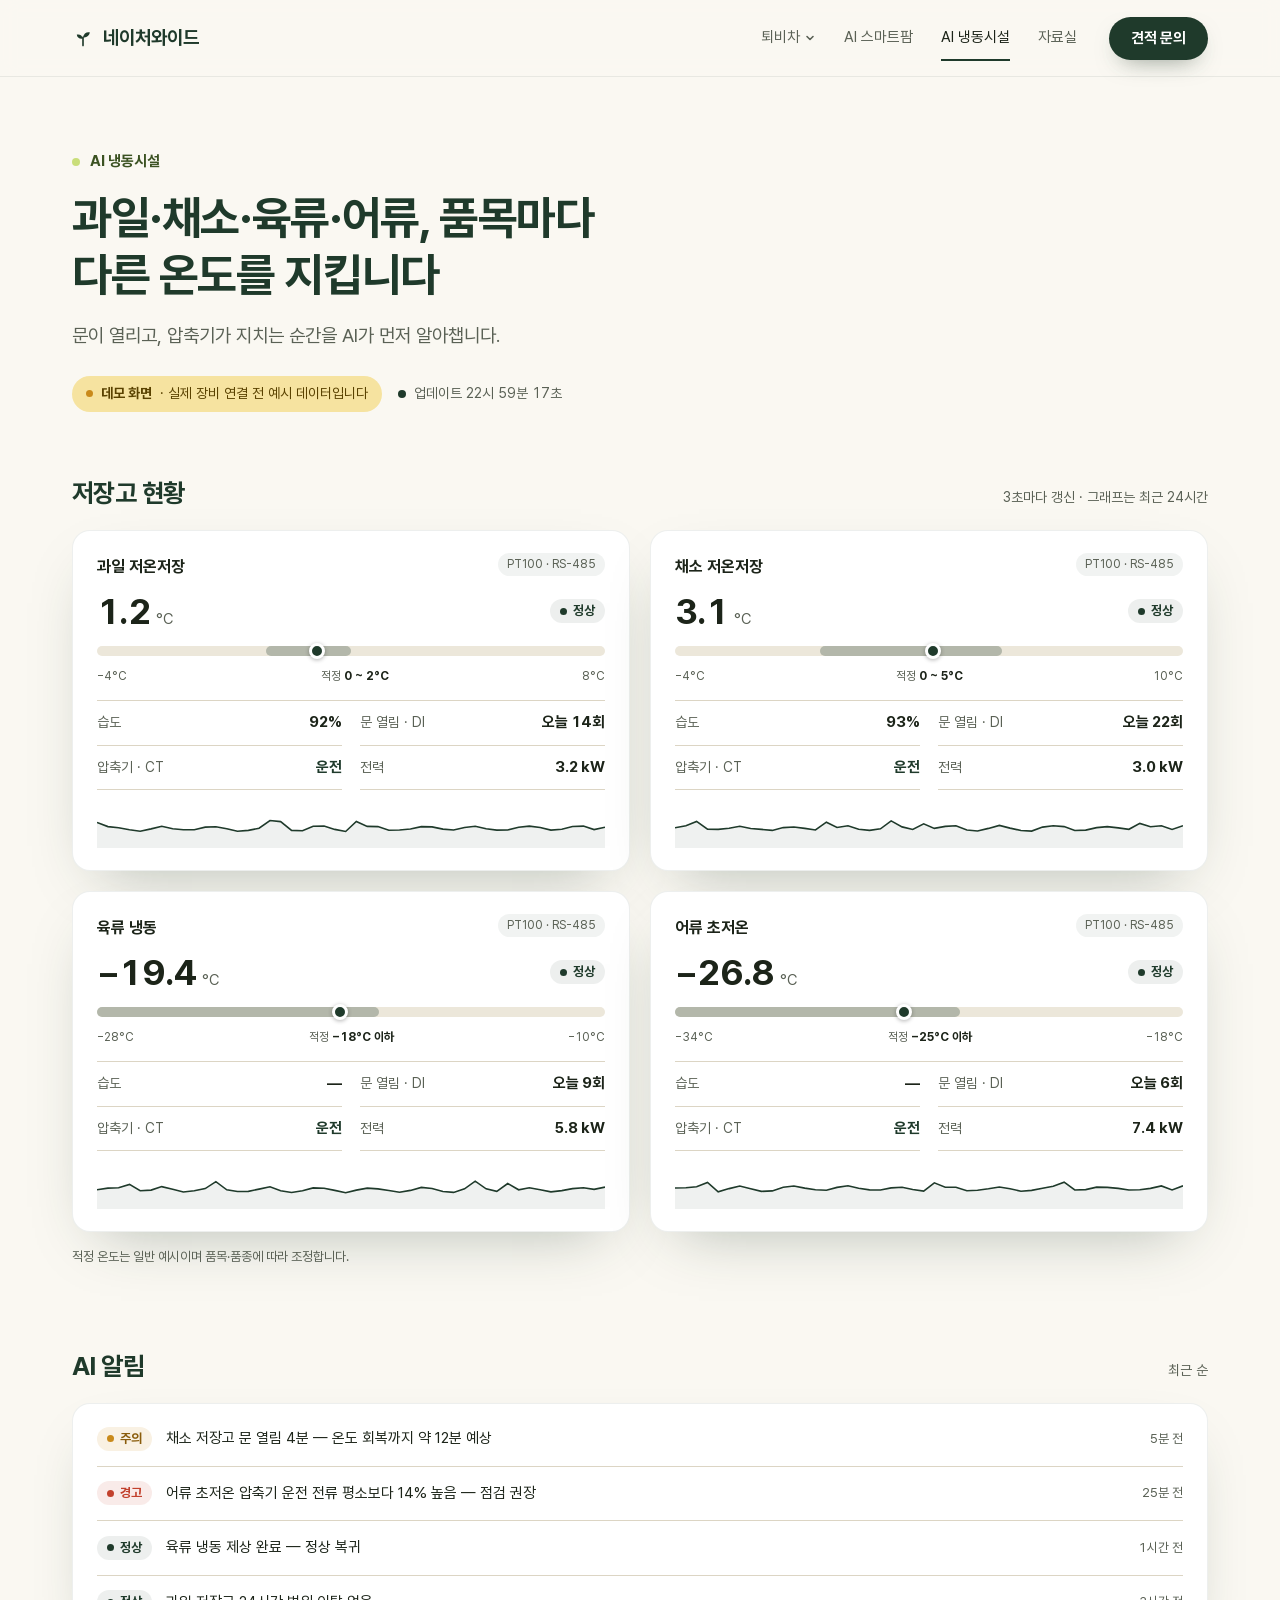
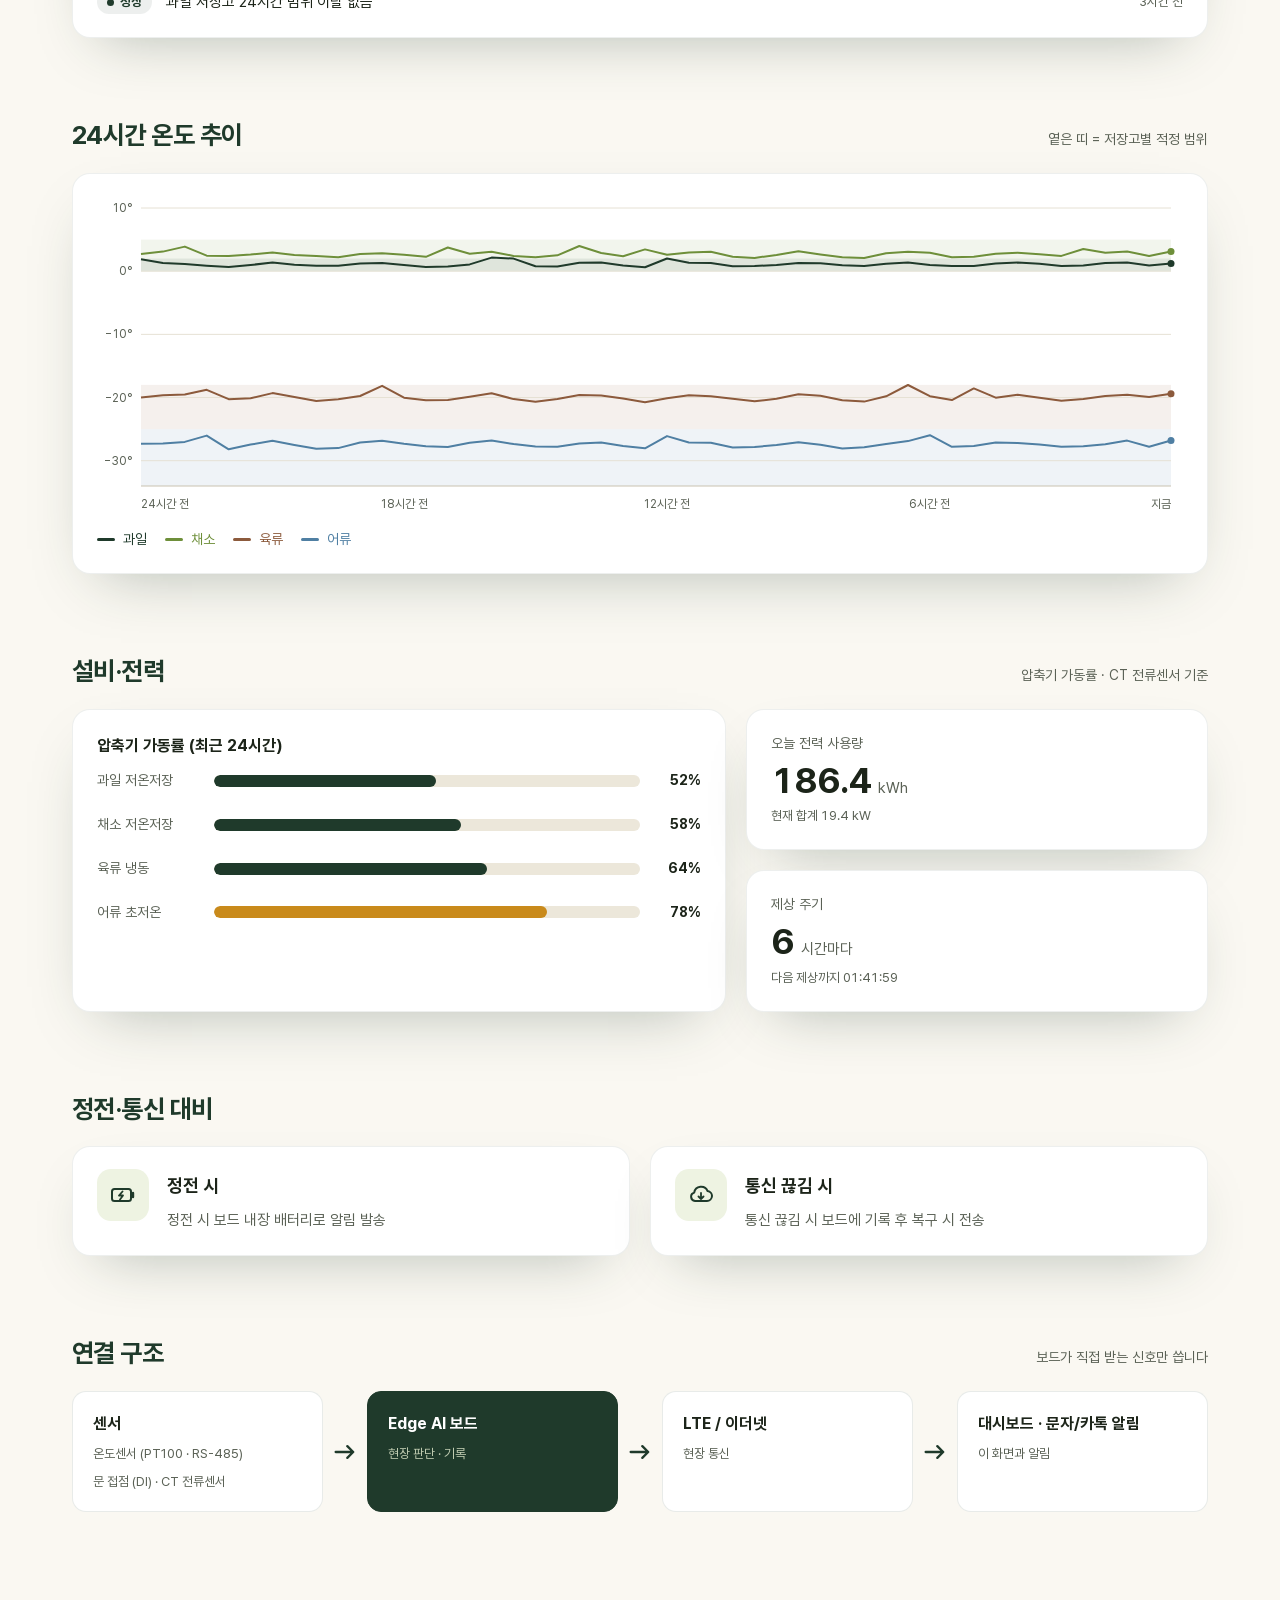
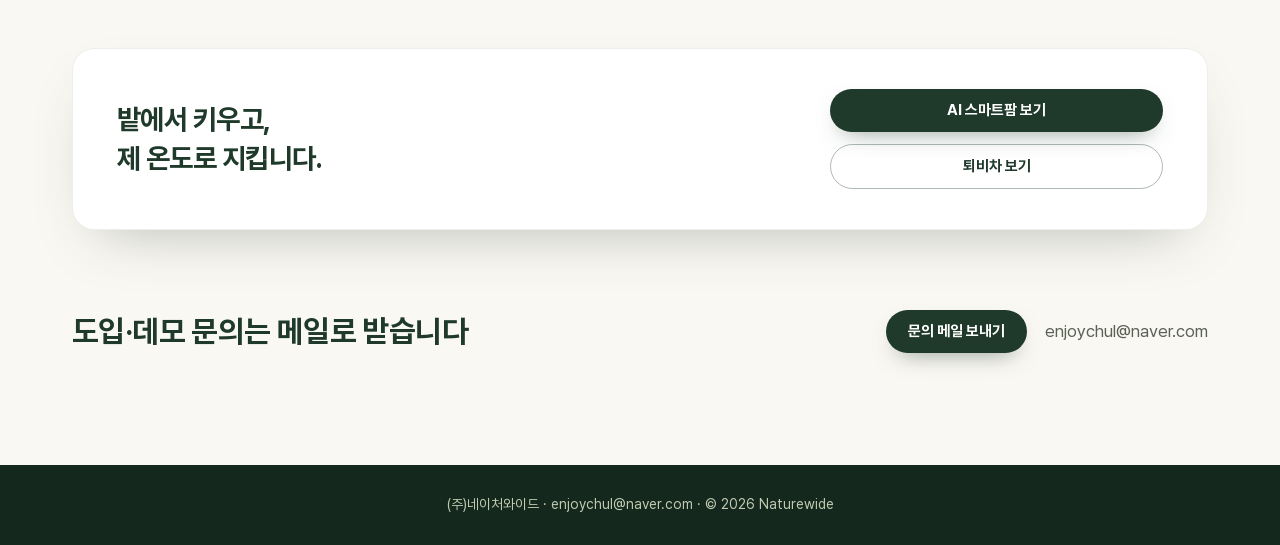
==== coldchain/index.html @ d351473f "v4: dropdown menu, bridge band, AI smartfarm/coldchain demo pages - Header: 퇴비차 ▾ dropdown (hover/fo" ====
<!DOCTYPE html>
<html lang="ko">
<head>
  <meta charset="UTF-8">
  <meta name="viewport" content="width=device-width, initial-scale=1, viewport-fit=cover">
  <title>AI 냉동시설 대시보드 데모 | 저장고 온도·전력 한 화면에 | 네이처와이드</title>
  <meta name="description" content="과일·채소·육류·어류 저장고마다 다른 적정 온도를 지킵니다. 문 열림, 압축기 상태, 전력을 한 화면에서 보는 AI 냉동시설 대시보드 예시 화면입니다.">
  <meta name="author" content="(주)네이처와이드">
  <meta name="theme-color" content="#FAF8F2">
  <link rel="canonical" href="https://naturewide.co.kr/coldchain/">
  <meta property="og:type" content="website">
  <meta property="og:locale" content="ko_KR">
  <meta property="og:site_name" content="네이처와이드">
  <meta property="og:url" content="https://naturewide.co.kr/coldchain/">
  <meta property="og:title" content="AI 냉동시설 — 품목마다 다른 온도를 지킵니다">
  <meta property="og:description" content="문이 열리고, 압축기가 지치는 순간을 AI가 먼저 알아챕니다.">
  <meta property="og:image" content="https://naturewide.co.kr/img/og-image.jpg">
  <meta property="og:image:width" content="1200">
  <meta property="og:image:height" content="630">
  <meta name="twitter:card" content="summary_large_image">
  <link rel="icon" href="data:image/svg+xml,%3Csvg xmlns='http://www.w3.org/2000/svg' viewBox='0 0 32 32'%3E%3Crect width='32' height='32' rx='7' fill='%231F3A2B'/%3E%3Cpath d='M16 27V15' stroke='%23C9DE7A' stroke-width='2.4' stroke-linecap='round'/%3E%3Cpath d='M16 17c-1-5-5-7-9-6 0 4 4 7 9 6zM16 15c1-5 5-8 10-7-1 5-5 8-10 7z' fill='%23C9DE7A'/%3E%3C/svg%3E">
  <link rel="preload" href="../fonts/Pretendard-Regular.subset.woff2" as="font" type="font/woff2" crossorigin>
  <link rel="preload" href="../fonts/Pretendard-Bold.subset.woff2" as="font" type="font/woff2" crossorigin>
  <link rel="stylesheet" href="../css/style.css?v=20261124b">
  <link rel="stylesheet" href="../css/dash.css?v=20261124b">
  <script>document.documentElement.classList.add('js')</script>
</head>
<body>
<a class="skip" href="#main">본문 바로가기</a>

<header class="top" id="top">
  <div class="c">
    <a class="logo" href="/" aria-label="네이처와이드 처음으로"><svg viewBox="0 0 32 32" aria-hidden="true"><path d="M16 27V15" stroke="currentColor" stroke-width="2.4" stroke-linecap="round"/><path d="M16 17c-1-5-5-7-9-6 0 4 4 7 9 6zM16 15c1-5 5-8 10-7-1 5-5 8-10 7z" fill="currentColor"/></svg><span translate="no">네이처와이드</span></a>
    <nav class="nav" id="site-nav" aria-label="주 메뉴">
      <div class="dd">
        <a class="nl dd-top" href="/" aria-haspopup="true" aria-expanded="false" aria-controls="dd-tea">퇴비차<svg class="chev" viewBox="0 0 12 12" aria-hidden="true"><path d="M3 4.5 6 7.5 9 4.5" fill="none" stroke="currentColor" stroke-width="1.6" stroke-linecap="round" stroke-linejoin="round"/></svg></a>
        <div class="dd-panel" id="dd-tea">
          <ul>
            <li><a href="/#how">퇴비차란</a></li>
            <li><a href="/#proof">도입 사례</a></li>
            <li><a href="/#turbo">터보믹스</a></li>
            <li><a href="/#booster">마이크로 부스터</a></li>
            <li><a href="/#steps">도입 절차</a></li>
          </ul>
        </div>
      </div>
      <a class="nl" href="/smartfarm/">AI 스마트팜</a>
      <a class="nl" href="/coldchain/" aria-current="page">AI 냉동시설</a>
      <a class="nl" href="/#docs">자료실</a>
    </nav>
    <div class="top-r">
      <a class="pill" href="/#contact">견적 문의</a>
      <button class="nav-toggle" type="button" aria-expanded="false" aria-controls="site-nav"><span class="sr">메뉴 열기</span><span class="bars" aria-hidden="true"></span></button>
    </div>
  </div>
</header>

<main id="main">

  <section class="page-head" aria-labelledby="page-title">
    <div class="c">
      <p class="lbl">AI 냉동시설</p>
      <h1 id="page-title">과일·채소·육류·어류, 품목마다 다른 온도를 지킵니다</h1>
      <p class="desc">문이 열리고, 압축기가 지치는 순간을 AI가 먼저 알아챕니다.</p>
      <div class="demo-row">
        <span class="demo-badge">데모 화면 <span>· 실제 장비 연결 전 예시 데이터입니다</span></span>
        <span class="live" id="live">업데이트 —</span>
      </div>
    </div>
  </section>

  <!-- ① 저장고 4칸 -->
  <section class="dsec" aria-labelledby="store-title">
    <div class="c">
      <div class="dh"><h2 id="store-title">저장고 현황</h2><p>3초마다 갱신 · 그래프는 최근 24시간</p></div>
      <div class="g2d stores">
        <article class="panel store" data-s="fruit">
          <div class="m-top"><h3 class="m-name">과일 저온저장</h3><span class="sig">PT100 · RS-485</span></div>
          <div class="store-main"><p class="m-val"><b data-v>1.2</b><small>°C</small></p><span class="st s0" data-st>정상</span></div>
          <div class="rng" aria-hidden="true"><span class="rng-ok" style="left:33.3%;width:16.7%"></span><span class="rng-dot" data-dot style="left:43.3%"></span></div>
          <div class="rng-lbl"><span>−4°C</span><span>적정 <b>0 ~ 2°C</b></span><span>8°C</span></div>
          <ul class="kv4">
            <li><span>습도</span><b data-h>92%</b></li>
            <li><span>문 열림 · DI</span><b data-d>오늘 14회</b></li>
            <li><span>압축기 · CT</span><b data-c class="on">운전</b></li>
            <li><span>전력</span><b data-p>3.2 kW</b></li>
          </ul>
          <svg class="spark" viewBox="0 0 200 44" preserveAspectRatio="none" aria-hidden="true"><path class="a"/><path class="l"/></svg>
        </article>
        <article class="panel store" data-s="veg">
          <div class="m-top"><h3 class="m-name">채소 저온저장</h3><span class="sig">PT100 · RS-485</span></div>
          <div class="store-main"><p class="m-val"><b data-v>3.1</b><small>°C</small></p><span class="st s0" data-st>정상</span></div>
          <div class="rng" aria-hidden="true"><span class="rng-ok" style="left:28.6%;width:35.7%"></span><span class="rng-dot" data-dot style="left:50.7%"></span></div>
          <div class="rng-lbl"><span>−4°C</span><span>적정 <b>0 ~ 5°C</b></span><span>10°C</span></div>
          <ul class="kv4">
            <li><span>습도</span><b data-h>93%</b></li>
            <li><span>문 열림 · DI</span><b data-d>오늘 22회</b></li>
            <li><span>압축기 · CT</span><b data-c class="on">운전</b></li>
            <li><span>전력</span><b data-p>3.0 kW</b></li>
          </ul>
          <svg class="spark" viewBox="0 0 200 44" preserveAspectRatio="none" aria-hidden="true"><path class="a"/><path class="l"/></svg>
        </article>
        <article class="panel store" data-s="meat">
          <div class="m-top"><h3 class="m-name">육류 냉동</h3><span class="sig">PT100 · RS-485</span></div>
          <div class="store-main"><p class="m-val"><b data-v>−19.4</b><small>°C</small></p><span class="st s0" data-st>정상</span></div>
          <div class="rng" aria-hidden="true"><span class="rng-ok" style="left:0.0%;width:55.6%"></span><span class="rng-dot" data-dot style="left:47.8%"></span></div>
          <div class="rng-lbl"><span>−28°C</span><span>적정 <b>−18°C 이하</b></span><span>−10°C</span></div>
          <ul class="kv4">
            <li><span>습도</span><b data-h>—</b></li>
            <li><span>문 열림 · DI</span><b data-d>오늘 9회</b></li>
            <li><span>압축기 · CT</span><b data-c class="on">운전</b></li>
            <li><span>전력</span><b data-p>5.8 kW</b></li>
          </ul>
          <svg class="spark" viewBox="0 0 200 44" preserveAspectRatio="none" aria-hidden="true"><path class="a"/><path class="l"/></svg>
        </article>
        <article class="panel store" data-s="fish">
          <div class="m-top"><h3 class="m-name">어류 초저온</h3><span class="sig">PT100 · RS-485</span></div>
          <div class="store-main"><p class="m-val"><b data-v>−26.8</b><small>°C</small></p><span class="st s0" data-st>정상</span></div>
          <div class="rng" aria-hidden="true"><span class="rng-ok" style="left:0.0%;width:56.2%"></span><span class="rng-dot" data-dot style="left:45.0%"></span></div>
          <div class="rng-lbl"><span>−34°C</span><span>적정 <b>−25°C 이하</b></span><span>−18°C</span></div>
          <ul class="kv4">
            <li><span>습도</span><b data-h>—</b></li>
            <li><span>문 열림 · DI</span><b data-d>오늘 6회</b></li>
            <li><span>압축기 · CT</span><b data-c class="on">운전</b></li>
            <li><span>전력</span><b data-p>7.4 kW</b></li>
          </ul>
          <svg class="spark" viewBox="0 0 200 44" preserveAspectRatio="none" aria-hidden="true"><path class="a"/><path class="l"/></svg>
        </article>
      </div>
      <p class="note-s">적정 온도는 일반 예시이며 품목·품종에 따라 조정합니다.</p>
    </div>
  </section>

  <!-- ② AI 알림 -->
  <section class="dsec" aria-labelledby="alert-title">
    <div class="c">
      <div class="dh"><h2 id="alert-title">AI 알림</h2><p>최근 순</p></div>
      <div class="panel">
        <ul class="alerts">
          <li><span class="st s1">주의</span><p>채소 저장고 문 열림 4분 — 온도 회복까지 약 12분 예상</p><span class="ago">5분 전</span></li>
          <li><span class="st s2">경고</span><p>어류 초저온 압축기 운전 전류 평소보다 14% 높음 — 점검 권장</p><span class="ago">25분 전</span></li>
          <li><span class="st s0">정상</span><p>육류 냉동 제상 완료 — 정상 복귀</p><span class="ago">1시간 전</span></li>
          <li><span class="st s0">정상</span><p>과일 저장고 24시간 범위 이탈 없음</p><span class="ago">3시간 전</span></li>
        </ul>
      </div>
    </div>
  </section>

  <!-- ③ 24시간 온도 추이 -->
  <section class="dsec" aria-labelledby="trend-title">
    <div class="c">
      <div class="dh"><h2 id="trend-title">24시간 온도 추이</h2><p>옅은 띠 = 저장고별 적정 범위</p></div>
      <div class="panel">
        <svg class="chart" id="trend" role="img" aria-label="최근 24시간 저장고 4곳의 온도 변화와 적정 범위 그래프"></svg>
        <div class="legend"><span style="color:#1F3A2B"><i></i>과일</span><span style="color:#6E8F3A"><i></i>채소</span><span style="color:#8C5A3C"><i></i>육류</span><span style="color:#4F7FA3"><i></i>어류</span></div>
      </div>
    </div>
  </section>

  <!-- ④ 설비·전력 -->
  <section class="dsec" aria-labelledby="power-title">
    <div class="c">
      <div class="dh"><h2 id="power-title">설비·전력</h2><p>압축기 가동률 · CT 전류센서 기준</p></div>
      <div class="power">
        <div class="panel cbars">
          <h3 class="m-name">압축기 가동률 (최근 24시간)</h3>
          <div class="ub" data-u="fruit"><span>과일 저온저장</span><span class="track"><i style="width:52%"></i></span><b>52%</b></div>
          <div class="ub" data-u="veg"><span>채소 저온저장</span><span class="track"><i style="width:58%"></i></span><b>58%</b></div>
          <div class="ub" data-u="meat"><span>육류 냉동</span><span class="track"><i style="width:64%"></i></span><b>64%</b></div>
          <div class="ub" data-u="fish"><span>어류 초저온</span><span class="track"><i class="s1" style="width:78%"></i></span><b>78%</b></div>
        </div>
        <div class="kpis">
          <div class="panel kpi"><p class="k">오늘 전력 사용량</p><p class="m-val"><b data-kwh>186.4</b><small>kWh</small></p><p class="sub">현재 합계 <span data-kw>19.4</span> kW</p></div>
          <div class="panel kpi"><p class="k">제상 주기</p><p class="m-val"><b>6</b><small>시간마다</small></p><p class="sub">다음 제상까지 <span data-def>01:42:00</span></p></div>
        </div>
      </div>
    </div>
  </section>

  <!-- ⑤ 정전·통신 대비 -->
  <section class="dsec" aria-labelledby="backup-title">
    <div class="c">
      <div class="dh"><h2 id="backup-title">정전·통신 대비</h2></div>
      <div class="g2d">
        <div class="panel ic-card"><span class="ic" aria-hidden="true"><svg viewBox="0 0 28 28"><rect x="3" y="8" width="19" height="12" rx="2.5" fill="none" stroke="currentColor" stroke-width="2"/><path d="M24 12v4" stroke="currentColor" stroke-width="2.4" stroke-linecap="round"/><path d="M13.5 10.5 10 14.5h4l-3 4" fill="none" stroke="currentColor" stroke-width="1.8" stroke-linecap="round" stroke-linejoin="round"/></svg></span><div><h3>정전 시</h3><p>정전 시 보드 내장 배터리로 알림 발송</p></div></div>
        <div class="panel ic-card"><span class="ic" aria-hidden="true"><svg viewBox="0 0 28 28"><path d="M8 20h12a5 5 0 0 0 .6-9.96A7 7 0 0 0 7.2 11.6 4.3 4.3 0 0 0 8 20z" fill="none" stroke="currentColor" stroke-width="2" stroke-linejoin="round"/><path d="M14 12v6M11.5 15.5 14 18l2.5-2.5" fill="none" stroke="currentColor" stroke-width="1.8" stroke-linecap="round" stroke-linejoin="round"/></svg></span><div><h3>통신 끊김 시</h3><p>통신 끊김 시 보드에 기록 후 복구 시 전송</p></div></div>
      </div>
    </div>
  </section>

  <!-- ⑥ 연결 구조 -->
  <section class="dsec" aria-labelledby="link-title">
    <div class="c">
      <div class="dh"><h2 id="link-title">연결 구조</h2><p>보드가 직접 받는 신호만 씁니다</p></div>
      <div class="flow-d">
        <div class="fn"><b>센서</b><span>온도센서 (PT100 · RS-485)</span><span>문 접점 (DI) · CT 전류센서</span></div>
        <div class="fa" aria-hidden="true"><svg viewBox="0 0 24 24"><path d="M4 12h15M14 7l5 5-5 5" fill="none" stroke="currentColor" stroke-width="2" stroke-linecap="round" stroke-linejoin="round"/></svg></div>
        <div class="fn core"><b>Edge AI 보드</b><span>현장 판단 · 기록</span></div>
        <div class="fa" aria-hidden="true"><svg viewBox="0 0 24 24"><path d="M4 12h15M14 7l5 5-5 5" fill="none" stroke="currentColor" stroke-width="2" stroke-linecap="round" stroke-linejoin="round"/></svg></div>
        <div class="fn"><b>LTE / 이더넷</b><span>현장 통신</span></div>
        <div class="fa" aria-hidden="true"><svg viewBox="0 0 24 24"><path d="M4 12h15M14 7l5 5-5 5" fill="none" stroke="currentColor" stroke-width="2" stroke-linecap="round" stroke-linejoin="round"/></svg></div>
        <div class="fn"><b>대시보드 · 문자/카톡 알림</b><span>이 화면과 알림</span></div>
      </div>
    </div>
  </section>

  <!-- ⑦ 다리 띠 -->
  <section class="dsec" aria-label="다른 페이지">
    <div class="c">
      <div class="bridge solo">
        <div class="bridge-tx"><h2>밭에서 키우고,<br>제 온도로 지킵니다.</h2></div>
        <div class="bridge-btns">
          <a class="pill" href="/smartfarm/">AI 스마트팜 보기</a>
          <a class="btn-line" href="/">퇴비차 보기</a>
        </div>
      </div>
    </div>
  </section>

  <!-- ⑧ 문의 -->
  <section class="dsec" aria-labelledby="ask-title">
    <div class="c">
      <div class="ask">
        <h2 id="ask-title">도입·데모 문의는 메일로 받습니다</h2>
        <div class="r">
          <a class="pill" href="mailto:enjoychul@naver.com?subject=%5BAI%20%EB%83%89%EB%8F%99%EC%8B%9C%EC%84%A4%20%EB%AC%B8%EC%9D%98%5D">문의 메일 보내기</a>
          <span class="mail">enjoychul@naver.com</span>
        </div>
      </div>
    </div>
  </section>

</main>

<footer class="site-footer">
  <div class="c">
    <p><span>(주)네이처와이드</span> · <a href="mailto:enjoychul@naver.com">enjoychul@naver.com</a> · <span>© 2026 <span translate="no">Naturewide</span></span></p>
  </div>
</footer>

<script src="../js/site.js?v=20261124b"></script>
<script src="../js/dash-coldchain.js?v=20261124b"></script>
</body>
</html>
---- css/style.css ----
/* naturewide.co.kr v3 — 2026-11-23 (design: v3_시안/index.html) */
@font-face{font-family:"Pretendard";src:url(../fonts/Pretendard-Regular.subset.woff2) format("woff2");font-weight:400;font-display:swap}
@font-face{font-family:"Pretendard";src:url(../fonts/Pretendard-Bold.subset.woff2) format("woff2");font-weight:700;font-display:swap}

:root{
  --bg:#FAF8F2; --card:#FFFFFF; --forest:#1F3A2B; --forest-2:#2C4B38; --forest-3:#14281D;
  --ink:#1C2419; --ink-2:#5A6155; --line:#DCD5C4; --line-soft:rgba(31,58,43,.12); --line-d:rgba(255,255,255,.14);
  --tag-ink:#3B5222; --accent:#C9DE7A; --on-dark:#E9EFDC; --on-dark-2:#BFCBB0;
  --glass:rgba(255,255,255,.78); --glass-b:rgba(255,255,255,.6);
  --shadow:0 24px 60px -28px rgba(31,58,43,.35);
  --ease:cubic-bezier(.22,.61,.36,1);
  --header:76px; --gut:32px;
}

/* ---------- base ---------- */
*,*::before,*::after{box-sizing:border-box}
html{scroll-behavior:smooth;scroll-padding-top:calc(var(--header) + 8px);-webkit-text-size-adjust:100%}
body{margin:0;background:var(--bg);color:var(--ink);font-family:Pretendard,-apple-system,BlinkMacSystemFont,"Apple SD Gothic Neo","Malgun Gothic",sans-serif;font-size:17px;line-height:1.7;word-break:keep-all;overflow-wrap:break-word;-webkit-font-smoothing:antialiased}
img,svg{display:block;max-width:100%}
a{color:inherit}
h1,h2,h3,p,ul,ol{margin:0}
:focus-visible{outline:3px solid var(--forest-2);outline-offset:3px;border-radius:4px}
.dark :focus-visible,.hero :focus-visible,.site-footer :focus-visible{outline-color:var(--accent)}
.c{max-width:1200px;margin:0 auto;padding:0 max(var(--gut),env(safe-area-inset-right)) 0 max(var(--gut),env(safe-area-inset-left))}
a,button{touch-action:manipulation;-webkit-tap-highlight-color:rgba(31,58,43,.12)}
h1,h2,h3,.h3{text-wrap:balance}
.sr{position:absolute;width:1px;height:1px;overflow:hidden;clip:rect(0 0 0 0);white-space:nowrap}
.skip{position:absolute;left:-999px;top:8px;background:var(--forest);color:#fff;padding:8px 14px;border-radius:8px;z-index:100;font-weight:700}
.skip:focus{left:8px}

/* ---------- header ---------- */
.top{position:sticky;top:0;z-index:20;background:rgba(250,248,242,.82);-webkit-backdrop-filter:blur(8px);backdrop-filter:blur(8px);border-bottom:1px solid rgba(31,58,43,.08)}
.top .c{display:grid;grid-template-columns:auto 1fr auto;gap:0;align-items:center;height:var(--header)}
.logo{display:flex;align-items:center;gap:9px;font-weight:700;font-size:19px;text-decoration:none;color:var(--forest)}
.logo svg{width:22px;height:22px}
.nav{display:flex;gap:28px;font-size:15px;font-weight:500;justify-self:end;margin-right:32px}
.nav{align-items:center}
.nl{position:relative;display:inline-block;color:var(--ink-2);text-decoration:none;padding:6px 0;
  transition:transform .25s cubic-bezier(.22,.61,.36,1),color .25s,text-shadow .25s}
.nl::after{content:"";position:absolute;left:0;bottom:-4px;height:2px;width:100%;
  background:var(--forest);transform:scaleX(0);transform-origin:left;
  transition:transform .35s cubic-bezier(.22,.61,.36,1)}
@media (hover:hover) and (min-width:961px){
  .nl:hover,.dd.open .dd-top{transform:scale(1.12);color:var(--ink);text-shadow:0 0 .4px currentColor,0 0 .4px currentColor}
  .nl:hover::after,.dd.open .dd-top::after{transform:scaleX(1)}
}
.nl[aria-current="page"]{color:var(--ink)}
.nl[aria-current="page"]::after{transform:scaleX(1)}
/* dropdown (퇴비차 ▾) */
.dd{position:relative}
.dd-top{display:inline-flex;align-items:center;gap:4px}
.chev{width:12px;height:12px;transition:transform .2s}
.dd.open .chev{transform:rotate(180deg)}
.dd-panel{position:absolute;top:100%;left:50%;min-width:200px;padding-top:16px;transform:translate(-50%,-6px);opacity:0;visibility:hidden;transition:opacity .2s,transform .2s,visibility 0s .2s;z-index:30}
.dd.open .dd-panel,html:not(.js) .dd:hover .dd-panel,html:not(.js) .dd:focus-within .dd-panel{opacity:1;visibility:visible;transform:translate(-50%,0);transition:opacity .2s,transform .2s,visibility 0s}
.dd-panel ul{list-style:none;margin:0;padding:8px;background:#fff;border:1px solid rgba(31,58,43,.08);border-radius:14px;box-shadow:0 18px 40px -18px rgba(31,58,43,.35)}
.dd-panel a{display:block;padding:9px 14px;border-radius:9px;color:var(--ink);text-decoration:none;font-size:15px;white-space:nowrap;transition:background .15s}
.dd-panel a:hover,.dd-panel a:focus-visible{background:#EEF3E2}
.top-r{display:flex;align-items:center;gap:6px;justify-self:end}
.pill{display:inline-flex;align-items:center;justify-content:center;border-radius:999px;padding:11px 22px;background:var(--forest);color:#fff;font-weight:700;font-size:15px;line-height:1.4;text-decoration:none;box-shadow:0 10px 24px -12px rgba(31,58,43,.6);transition:background .2s,transform .2s var(--ease)}
.pill:hover{background:var(--forest-2)}
.pill:active{transform:scale(.97)}
.nav-toggle{display:none;background:none;border:0;width:44px;height:44px;padding:11px;margin-right:-10px;cursor:pointer;color:var(--forest)}
.bars,.bars::before,.bars::after{display:block;width:22px;height:2px;background:currentColor;border-radius:2px;position:relative;transition:transform .25s var(--ease),background .2s}
.bars::before,.bars::after{content:"";position:absolute;left:0}
.bars::before{top:-7px}.bars::after{top:7px}
.nav-toggle[aria-expanded="true"] .bars{background:transparent}
.nav-toggle[aria-expanded="true"] .bars::before{transform:translateY(7px) rotate(45deg)}
.nav-toggle[aria-expanded="true"] .bars::after{transform:translateY(-7px) rotate(-45deg)}

/* ---------- section scaffold ---------- */
.sec{padding:112px 0}
.head{display:grid;grid-template-columns:repeat(12,1fr);gap:0 24px;margin-bottom:52px}
.lbl{grid-column:1/-1;font-size:15px;font-weight:700;color:var(--tag-ink);margin:0 0 14px;display:flex;align-items:center;gap:10px}
.lbl::before{content:"";flex:none;width:8px;height:8px;border-radius:50%;background:var(--accent)}
.h2,.head h2{font-size:clamp(30px,3.3vw,44px);line-height:1.28;letter-spacing:-.025em;color:var(--forest);font-weight:700}
.head h2{grid-column:1/8}
.head p:not(.lbl){grid-column:8/-1;align-self:end;color:var(--ink-2)}
.head p.h2-sub{grid-column:1/8;align-self:start;margin-top:14px;font-size:20px;line-height:1.6;color:#4E6B58}
.dark{background:var(--forest) url(../img/topo.svg) center/cover no-repeat;color:var(--on-dark)}
.dark .head h2{color:#fff}
.dark .head p:not(.lbl){color:var(--on-dark-2)}
.dark .lbl{color:var(--accent)}

/* photo-background sections */
.pbg{position:relative;background-color:#2b3a2a;background-size:cover;background-position:center;background-repeat:no-repeat}
.pbg::before{content:"";position:absolute;inset:0;background:var(--ov);pointer-events:none}
.pbg>.c{position:relative;z-index:1}
.glass{background:var(--glass);-webkit-backdrop-filter:blur(18px) saturate(1.2);backdrop-filter:blur(18px) saturate(1.2);border:1px solid var(--glass-b);border-radius:22px;box-shadow:var(--shadow)}
@supports not ((backdrop-filter:blur(1px)) or (-webkit-backdrop-filter:blur(1px))){
  .glass,.facts{background:rgba(255,255,255,.92)!important}
  .top{background:rgba(250,248,242,.97)}
}

/* ---------- card (one template) ---------- */
.grid{display:grid;gap:24px}
.g2{grid-template-columns:repeat(2,1fr)}.g3{grid-template-columns:repeat(3,1fr)}
.card{background:var(--card);border:1px solid rgba(31,58,43,.08);border-radius:18px;box-shadow:var(--shadow);overflow:hidden;display:flex;flex-direction:column;text-decoration:none;color:var(--ink)}
.card .media{aspect-ratio:4/3;overflow:hidden;background:#EEE9DB;position:relative}
.card .media img{width:100%;height:100%;object-fit:cover;transition:transform .8s var(--ease)}
.card .body{padding:20px 22px 24px;display:flex;flex-direction:column;gap:6px;flex:1}
.tag{align-self:flex-start;background:rgba(31,58,43,.08);color:var(--forest);font-size:13px;font-weight:700;line-height:1.5;padding:4px 12px;border-radius:999px}
.card h3,.card .h3{margin:6px 0 0;font-weight:700;color:var(--ink);font-size:20px;line-height:1.4;letter-spacing:-.01em}
.card p{color:var(--ink-2);font-size:15px}
.card .more{margin-top:auto;padding-top:14px;font-size:15px;font-weight:700;color:var(--forest);display:inline-flex;align-items:center;gap:6px}
.card .more svg{width:14px;height:14px;transition:transform .3s var(--ease)}
@media (hover:hover) and (pointer:fine){
  .card:hover .media img{transform:scale(1.04)}
  a.card:hover .more svg{transform:translateX(3px)}
}

/* thin spec table */
.spec{list-style:none;margin:40px 0 0;padding:0;border-top:1px solid var(--line)}
.spec li{display:grid;grid-template-columns:repeat(12,1fr);gap:0 24px;padding:18px 0;border-bottom:1px solid var(--line)}
.spec b{grid-column:1/4;font-size:16px;color:var(--forest)}
.spec span{grid-column:4/-1;color:var(--ink)}
.spec a{color:var(--forest);font-weight:700;text-underline-offset:3px}

/* illustrations */
.ill{aspect-ratio:4/3;background:#F0F4E6;display:grid;place-items:center}
.ill svg{width:88%;height:88%}
.ill.tall svg{width:70%;height:92%}
.ill.kraft{background:#EFE6D3}
.bub{animation:rise linear infinite;transform-box:fill-box}
@keyframes rise{0%{transform:translateY(0);opacity:0}10%{opacity:1}85%{opacity:1}100%{transform:translateY(-150px);opacity:0}}
.mic{animation:pulse 3s ease-in-out infinite;transform-box:fill-box;transform-origin:center}
@keyframes pulse{0%,100%{transform:scale(.7);opacity:.55}50%{transform:scale(1.15);opacity:1}}
.glow{animation:glow 3.2s ease-in-out infinite}
@keyframes glow{0%,100%{opacity:.35}50%{opacity:1}}
.drop{animation:drop 2.6s ease-in infinite;transform-box:fill-box}
@keyframes drop{0%{transform:translateY(-10px);opacity:0}20%{opacity:1}100%{transform:translateY(60px);opacity:0}}

/* ---------- 1. hero ---------- */
.hero{min-height:calc(100vh - var(--header));min-height:calc(100svh - var(--header));display:flex;align-items:center;padding:72px 0;
  background-image:url(../img/bg/bg-greens-1600.webp);background-position:center 60%;
  --ov:linear-gradient(90deg,rgba(10,18,10,.58) 0%,rgba(10,18,10,.3) 50%,rgba(10,18,10,.05) 100%)}
.hero .c{width:100%;display:grid;grid-template-columns:repeat(12,1fr);gap:0 24px;align-items:center}
.hero-text{grid-column:1/7}
.crumb{font-size:15px;color:#fff;margin:0 0 22px;display:flex;align-items:center;gap:8px;text-shadow:0 1px 8px rgba(0,0,0,.35)}
.crumb svg{width:16px;height:16px;color:var(--accent);transform-origin:50% 100%;animation:sprout .9s var(--ease) .2s both}
@keyframes sprout{from{transform:scaleY(0);opacity:0}to{transform:none;opacity:1}}
.hero h1{font-size:clamp(32px,3.9vw,54px);line-height:1.22;letter-spacing:-.03em;font-weight:400;margin:0 0 26px;color:#fff;text-shadow:0 2px 18px rgba(0,0,0,.35)}
.hero h1 span,.hero h1 b{display:block;white-space:nowrap;animation:up .9s var(--ease) both}
.hero h1 span:nth-child(2){animation-delay:.1s}
.hero h1 b{font-weight:700;color:#DCEBB4;animation-delay:.2s}
@keyframes up{from{opacity:0;transform:translateY(16px)}to{opacity:1;transform:none}}
.lead{font-size:19px;line-height:1.75;color:rgba(255,255,255,.94);max-width:30em;text-shadow:0 1px 10px rgba(0,0,0,.45)}
.badges{list-style:none;padding:0;margin:18px 0 0;display:flex;flex-wrap:wrap;gap:4px 0;font-size:14px;color:rgba(255,255,255,.9);text-shadow:0 1px 8px rgba(0,0,0,.45)}
.badges li+li::before{content:"·";margin:0 10px;color:var(--accent)}
.hero-cta{display:flex;gap:12px;margin-top:30px;flex-wrap:wrap}
.hero .pill{background:#fff;color:var(--forest);box-shadow:0 12px 30px -12px rgba(0,0,0,.5)}
.hero .pill:hover{background:#F0F4E6}
.btn2{display:inline-flex;align-items:center;gap:8px;border-radius:999px;padding:11px 22px;font-weight:700;font-size:15px;line-height:1.4;text-decoration:none;border:1.5px solid rgba(255,255,255,.6);color:#fff;background:rgba(255,255,255,.14);-webkit-backdrop-filter:blur(8px);backdrop-filter:blur(8px);transition:background .2s}
.btn2:hover{background:rgba(255,255,255,.28)}
.hero-panel{grid-column:7/-1;display:flex;justify-content:flex-end;animation:fade 1.2s var(--ease) both}
@keyframes fade{from{opacity:0}to{opacity:1}}
.hero-slider{max-width:420px;width:100%}
.hero-panel .card{box-shadow:0 40px 80px -30px rgba(0,0,0,.55)}
.slides img{position:absolute;inset:0;opacity:0;transition:opacity 1s ease}
.slides img.is-on{opacity:1}
.card .slide-texts{display:grid}
.slide-texts>div{grid-area:1/1;display:flex;flex-direction:column;gap:6px;opacity:0;visibility:hidden;transition:opacity 1s ease,visibility 0s 1s}
.slide-texts>div.is-on{opacity:1;visibility:visible;transition:opacity 1s ease,visibility 0s}
.dots{display:flex;justify-content:center;gap:4px;margin-top:14px}
.dots[hidden]{display:none}
.dots button{width:28px;height:28px;padding:0;border:0;background:none;cursor:pointer;display:grid;place-items:center}
.dots button::before{content:"";width:8px;height:8px;border-radius:50%;background:rgba(255,255,255,.5);box-shadow:0 1px 4px rgba(0,0,0,.35);transition:background .3s,transform .3s var(--ease)}
.dots button:hover::before{background:rgba(255,255,255,.8)}
.dots button[aria-current="true"]::before{background:#fff;transform:scale(1.25)}

/* lazy photo backgrounds: set when near viewport (no-JS: always) */
.why,#proof{background-color:#E6E0CF}
.steps3{list-style:none;margin:0;padding:0}
html:not(.js) .why,.why.bg-on{background-image:url(../img/bg/bg-harvest-1600.webp)}
html:not(.js) #proof,#proof.bg-on{background-image:url(../img/bg/bg-soil-1600.webp)}

/* ---------- 2. why ---------- */
.why{padding:120px 0;--ov:linear-gradient(90deg,rgba(250,248,242,.35) 0%,rgba(250,248,242,.1) 100%)}
.why .row{display:grid;grid-template-columns:repeat(12,1fr);gap:0 24px}
.why .tx{grid-column:1/7;padding:44px 44px 40px}
.why .lbl{margin-bottom:14px}
.why h2{margin:0 0 10px}
.why .sub{font-size:21px;margin:0 0 32px}
.rules{list-style:none;margin:0;padding:0;border-top:1px solid var(--line-soft)}
.rules li{display:flex;justify-content:space-between;align-items:center;gap:16px;padding:16px 0;border-bottom:1px solid var(--line-soft);font-size:18px;font-weight:700}
.rules li span{font-size:14px;font-weight:400;color:var(--ink-2)}
.src{font-size:14px;color:var(--ink-2);margin:12px 0 36px}
.turn{font-size:20px;line-height:1.7}
.turn strong{color:var(--forest)}

/* ---------- 3. how ---------- */
.about{display:grid;grid-template-columns:repeat(12,1fr);gap:0 24px;margin:-12px 0 52px}
.about p{grid-column:span 6;color:var(--ink)}
.oxygen li{align-items:baseline}

/* bridge band (between pages) */
.bridge{display:grid;grid-template-columns:repeat(12,1fr);gap:0 24px;align-items:center;margin-top:56px;padding:40px 44px;background:#fff;border:1px solid rgba(31,58,43,.08);border-radius:22px;box-shadow:var(--shadow)}
.bridge-tx{grid-column:1/8}
.bridge h3{font-size:clamp(22px,2.2vw,28px);line-height:1.4;letter-spacing:-.02em;color:var(--forest);margin:0 0 14px}
.bridge p{color:var(--ink-2);font-size:16px}
.bridge-btns{grid-column:9/-1;display:flex;flex-direction:column;gap:12px}
.bridge-btns a{width:100%}
.btn-line{display:inline-flex;align-items:center;justify-content:center;border-radius:999px;padding:11px 22px;font-weight:700;font-size:15px;line-height:1.4;text-decoration:none;color:var(--forest);border:1.5px solid rgba(31,58,43,.35);background:transparent;transition:background .2s,border-color .2s}
.btn-line:hover{background:rgba(31,58,43,.06);border-color:var(--forest)}

/* ---------- 4. proof ---------- */
#proof{background-position:center 30%;--ov:linear-gradient(180deg,rgba(250,248,242,.88),rgba(250,248,242,.7))}
.facts{display:grid;grid-template-columns:repeat(4,1fr);gap:32px;margin:0 0 56px;background:var(--glass);-webkit-backdrop-filter:blur(14px);backdrop-filter:blur(14px);border:1px solid var(--glass-b);border-radius:22px;padding:28px 32px 32px}
.facts div{border-left:1px solid var(--line-soft);padding:4px 0 0 22px}
.facts div:first-child{border-left:0;padding-left:0}
.facts b{display:block;font-variant-numeric:tabular-nums;font-size:clamp(34px,3.6vw,50px);letter-spacing:-.03em;line-height:1.1;color:var(--forest)}
.facts b small{font-size:.45em;margin-left:2px}
.facts span{display:block;margin-top:6px;font-size:15px;color:var(--ink-2)}
.note{font-size:13px;color:var(--ink-2);margin:24px 0 0}

@property --a{syntax:"<angle>";inherits:false;initial-value:0deg}
#proof .card{position:relative}
#proof .card .lz{position:absolute;inset:0;border-radius:inherit;padding:1.5px;pointer-events:none;
  background:conic-gradient(from var(--a),transparent 0 72%,#B8E07A 88%,#4E9A1E 96%,transparent 100%);
  -webkit-mask:linear-gradient(#000 0 0) content-box,linear-gradient(#000 0 0);-webkit-mask-composite:xor;
  mask:linear-gradient(#000 0 0) content-box exclude,linear-gradient(#000 0 0);
  opacity:0;transition:opacity .3s}
@media (hover:hover){
  #proof .card:hover .media img{transform:scale(1.08)}
  #proof .card:hover .lz{opacity:1;animation:laser 1.6s linear infinite}
}
@keyframes laser{to{--a:360deg}}

/* ---------- 5. doors ---------- */
.doors .card .media img{object-position:50% 50%}

/* ---------- 6. turbo / 7. booster ---------- */
.feat{list-style:none;padding:0;margin:4px 0 0;display:flex;flex-direction:column;gap:6px;font-size:15px;color:var(--ink-2)}
.feat li{position:relative;padding-left:16px}
.feat li::before{content:"";position:absolute;left:0;top:.7em;width:6px;height:6px;border-radius:50%;background:var(--accent)}
.feat strong{color:var(--ink)}
.card .muted{font-size:14px;margin-top:4px}
#booster{padding-top:0}

/* ---------- 8. steps ---------- */
#steps{background:linear-gradient(135deg,#1F3A2B,#2F5A3F)}
.flow{list-style:none;margin:0;padding:0;display:grid;grid-template-columns:repeat(5,1fr);gap:24px}
.flow li{border-top:1px solid var(--line-d);padding-top:18px;position:relative}
.flow li::before{content:"";position:absolute;top:-5px;left:0;width:9px;height:9px;border-radius:50%;background:var(--accent)}
.flow .n{font-variant-numeric:tabular-nums;font-size:14px;color:var(--accent);font-weight:700}
.flow h3{margin:4px 0 6px;font-size:20px;color:#fff}
.flow p{font-size:15px;color:var(--on-dark-2)}

/* ---------- 9. docs ---------- */
.doc .body{padding:24px}
.doc .ic{width:44px;height:52px;border-radius:6px;background:#EEE9DB;display:grid;place-items:center;font-size:12px;font-weight:700;color:var(--ink-2);margin-bottom:10px}

/* ---------- 10. contact ---------- */
#contact{padding-top:0}
.contact{display:grid;grid-template-columns:repeat(12,1fr);gap:0 24px;align-items:center}
.contact .l{grid-column:1/7}
.contact .r{grid-column:7/-1}
.contact h2{margin:0 0 28px}
.contact .mail{display:block;margin-top:16px;color:var(--ink-2)}
.tpl{background:#fff;border:1px solid rgba(31,58,43,.08);border-radius:18px;box-shadow:var(--shadow);padding:26px 28px}
.tpl b{display:block;padding-bottom:12px;margin-bottom:12px;border-bottom:1px solid var(--line);font-size:16px}
.tpl ol{padding-left:20px;color:var(--ink-2);font-size:15px;line-height:2}

/* ---------- footer ---------- */
.site-footer{background:var(--forest-3);color:var(--on-dark-2);font-size:14px;padding:28px 0;text-align:center}
.site-footer a{text-decoration:none}
.site-footer span{white-space:nowrap}
.site-footer a:hover{text-decoration:underline}

/* ---------- scroll reveal (JS only) ---------- */
.js .rv{opacity:0;transform:translateY(20px);transition:opacity .8s var(--ease),transform .8s var(--ease)}
.js .rv.in{opacity:1;transform:none}
.g2>.rv:nth-child(2n){transition-delay:.08s}
.g3>.rv:nth-child(3n+2){transition-delay:.08s}
.g3>.rv:nth-child(3n){transition-delay:.16s}

/* ---------- responsive ---------- */
@media (max-width:960px){
  .nav{position:absolute;top:var(--header);left:0;right:0;justify-self:stretch;display:none;flex-direction:column;gap:0;background:#FAF8F2;padding:6px max(var(--gut),env(safe-area-inset-right)) 18px max(var(--gut),env(safe-area-inset-left));border-bottom:1px solid var(--line);box-shadow:0 20px 40px -24px rgba(31,58,43,.4)}
  .nav.open{display:flex}
  .nav{margin-right:0;font-weight:400}
  .head p.h2-sub{margin-top:0}
  .nav{align-items:stretch}
  .nav a{display:block;padding:14px 2px;font-size:17px;color:var(--ink);border-bottom:1px solid var(--line)}
  .nl::after,.chev{display:none}
  .dd-panel{position:static;min-width:0;padding:0;transform:none;opacity:1;visibility:visible;transition:none}
  .dd-panel ul{padding:0;background:none;border:0;border-radius:0;box-shadow:none}
  .nav .dd-panel a{padding:11px 2px 11px 18px;font-size:15px;color:var(--ink-2);border-radius:0}
  .dd-panel a:hover{background:none}
  .bridge{display:block;padding:28px 22px}
  .bridge-btns{margin-top:24px}
  .nav-toggle{display:block}
  .top .c{grid-template-columns:1fr auto}
  .top .pill{padding:7px 14px;font-size:14px}
  .sec{padding:80px 0}
  .head{display:block;margin-bottom:40px}
  .head h2{margin-bottom:14px}
  .hero{min-height:0;padding:48px 0 80px;background-image:url(../img/bg/bg-greens-900.webp);background-position:center;--ov:linear-gradient(180deg,rgba(10,18,10,.35),rgba(10,18,10,.5))}
  .hero-text,.hero-panel{grid-column:1/-1}
  .hero-panel{margin-top:40px;justify-content:stretch}
  .hero-slider{max-width:none}
  html:not(.js) .why,.why.bg-on{background-image:url(../img/bg/bg-harvest-900.webp)}
  html:not(.js) #proof,#proof.bg-on{background-image:url(../img/bg/bg-soil-900.webp)}
  .why{padding:80px 0;--ov:rgba(250,248,242,.25)}
  .why .tx{grid-column:1/-1;padding:28px 22px}
  .about{display:block;margin:-4px 0 40px}
  .about p+p{margin-top:12px}
  .facts{grid-template-columns:1fr 1fr;gap:20px;padding:22px}
  .facts div,.facts div:first-child{border-left:0;padding:14px 0 0;border-top:1px solid var(--line-soft)}
  .g2,.g3{grid-template-columns:1fr 1fr}
  .flow{grid-template-columns:1fr}
  .contact .l,.contact .r{grid-column:1/-1}
  .contact .r{margin-top:32px}
  .spec li{display:block}
  .spec b{display:block;margin-bottom:4px}
  .g2>.rv,.g3>.rv{transition-delay:0s}
}
@media (max-width:640px){
  :root{--gut:20px}
  .g2,.g3{grid-template-columns:1fr}
  .why .sub{font-size:19px}
  .turn{font-size:18px}
  .lead{font-size:17px}
}
@media (max-width:420px){
  :root{--gut:16px}
  .hero h1 span,.hero h1 b{white-space:normal}
  .top .pill{padding:7px 12px}
  .logo{font-size:18px}
}
@media (prefers-reduced-motion:reduce){
  .nl:hover,.dd.open .dd-top{transform:none!important;text-shadow:none!important}
  .nl:not([aria-current])::after{display:none}
  #proof .card .lz{display:none}
  html{scroll-behavior:auto}
  *,*::before,*::after{animation:none!important;transition:none!important}
  .js .rv{opacity:1;transform:none}
}
---- css/dash.css ----
/* naturewide — AI dashboard demo pages (smartfarm / coldchain). Uses tokens from style.css */
:root{--ok:#1F3A2B;--ok-bg:rgba(31,58,43,.08);--warn:#C98A1B;--warn-bg:rgba(201,138,27,.12);--bad:#C2412D;--bad-bg:rgba(194,65,45,.1);--series2:#4F7FA3}

/* page head */
.page-head{padding:72px 0 24px}
.page-head h1{font-size:clamp(32px,3.6vw,48px);line-height:1.25;letter-spacing:-.03em;color:var(--forest);margin:0 0 16px;max-width:18em}
.page-head .desc{font-size:19px;color:var(--ink-2);max-width:34em}
.demo-row{display:flex;flex-wrap:wrap;align-items:center;gap:10px 16px;margin-top:24px}
.demo-badge{display:inline-flex;align-items:center;gap:8px;background:#F6E3A0;color:#5A4200;border-radius:999px;padding:6px 14px;font-size:14px;font-weight:700}
.demo-badge::before{content:"";width:7px;height:7px;border-radius:50%;background:#C98A1B}
.demo-badge span{font-weight:400}
.live{font-size:14px;color:var(--ink-2);display:inline-flex;align-items:center;gap:8px;font-variant-numeric:tabular-nums}
.live::before{content:"";width:8px;height:8px;border-radius:50%;background:var(--ok);animation:livepulse 2s ease-in-out infinite}
@keyframes livepulse{0%,100%{opacity:.35}50%{opacity:1}}

/* dashboard blocks */
.dsec{padding:40px 0}
.dsec:last-of-type{padding-bottom:112px}
.dh{display:flex;flex-wrap:wrap;align-items:baseline;justify-content:space-between;gap:6px 24px;margin-bottom:20px}
.dh h2{font-size:clamp(22px,2vw,26px);line-height:1.35;letter-spacing:-.02em;color:var(--forest)}
.dh p{font-size:14px;color:var(--ink-2)}
.g3d{display:grid;grid-template-columns:repeat(3,1fr);gap:20px}
.g2d{display:grid;grid-template-columns:repeat(2,1fr);gap:20px}
.g4d{display:grid;grid-template-columns:repeat(4,1fr);gap:20px}
.panel{background:#fff;border:1px solid rgba(31,58,43,.08);border-radius:18px;box-shadow:var(--shadow);padding:22px 24px}

/* metric card */
.metric{display:flex;flex-direction:column;gap:6px;min-width:0}
.m-top{display:flex;justify-content:space-between;align-items:flex-start;gap:10px}
.m-name{font-size:16px;font-weight:700;color:var(--ink)}
.sig{flex:none;font-size:12px;line-height:1.4;color:var(--ink-2);background:rgba(31,58,43,.06);border-radius:999px;padding:3px 9px;white-space:nowrap}
.m-val{display:flex;align-items:baseline;gap:6px;flex-wrap:wrap;font-variant-numeric:tabular-nums;color:var(--ink)}
.m-val b{font-size:clamp(32px,2.8vw,40px);line-height:1.15;letter-spacing:-.02em;font-weight:700}
.m-val small{font-size:15px;color:var(--ink-2);font-weight:400}
.m-val i{font-style:normal;color:var(--line);font-size:24px;margin:0 4px}
.m-foot{display:flex;justify-content:space-between;align-items:center;gap:8px;font-size:13px;color:var(--ink-2)}
.spark{width:100%;height:44px;margin-top:4px}
.spark path.l{fill:none;stroke:var(--forest);stroke-width:1.6;vector-effect:non-scaling-stroke}
.spark path.a{fill:rgba(31,58,43,.07);stroke:none}

/* status chip (text + color, never color alone) */
.st{display:inline-flex;align-items:center;gap:6px;font-size:13px;font-weight:700;border-radius:999px;padding:3px 10px;line-height:1.4;white-space:nowrap}
.st::before{content:"";width:7px;height:7px;border-radius:50%;background:currentColor}
.st.s0{color:var(--ok);background:var(--ok-bg)}
.st.s1{color:#8A5D0C;background:var(--warn-bg)}
.st.s1::before{background:var(--warn)}
.st.s2{color:var(--bad);background:var(--bad-bg)}

/* zones (smartfarm) */
.site{position:relative;padding:22px;border:1.5px dashed rgba(31,58,43,.25);border-radius:18px;background:rgba(255,255,255,.55)}
.site-lbl{position:absolute;top:-11px;left:20px;background:var(--bg);padding:0 8px;font-size:13px;color:var(--ink-2)}
.zone{display:flex;flex-direction:column;gap:10px}
.zone svg{width:100%;height:auto;border-radius:12px;background:#F0F4E6}
.z-row{display:flex;justify-content:space-between;align-items:center;gap:10px}
.z-name{font-weight:700}
.z-name small{display:block;font-weight:400;font-size:13px;color:var(--ink-2)}
.z-val{font-variant-numeric:tabular-nums;font-size:15px;color:var(--ink-2)}
.z-val b{font-size:26px;color:var(--ink)}

/* relay switches */
.relay{display:flex;flex-direction:column;gap:12px}
.sw{display:flex;align-items:center;gap:12px}
.sw-track{position:relative;width:46px;height:26px;border-radius:999px;background:#D9D5CA;transition:background .3s;flex:none}
.sw-track::after{content:"";position:absolute;top:3px;left:3px;width:20px;height:20px;border-radius:50%;background:#fff;box-shadow:0 1px 3px rgba(0,0,0,.25);transition:transform .3s var(--ease)}
.relay.on .sw-track{background:var(--forest)}
.relay.on .sw-track::after{transform:translateX(20px)}
.sw-state{font-weight:700;font-size:15px;font-variant-numeric:tabular-nums}
.relay.on .sw-state{color:var(--forest)}
.relay:not(.on) .sw-state{color:var(--ink-2)}
.r-why{font-size:13px;color:var(--ink-2);min-height:1.5em}
.r-time{font-size:14px;color:var(--ink-2);font-variant-numeric:tabular-nums}
.r-time b{color:var(--ink)}

/* compost-tea tank (synergy card) */
.tank{display:grid;grid-template-columns:repeat(12,1fr);gap:24px;align-items:center;padding:32px}
.tank-l{grid-column:1/8}
.tank-r{grid-column:8/-1}
.led{background:#0b0b0b;border:6px solid #1d1712;border-radius:10px;padding:14px 18px;text-align:center;font-weight:700;font-size:22px;letter-spacing:.06em;color:#9be15d;text-shadow:0 0 8px rgba(155,225,93,.6)}
.led.done{color:#F3D36B;text-shadow:0 0 8px rgba(243,211,107,.6)}
.led span{animation:glow 3.2s ease-in-out infinite}
.remain{margin-top:20px;display:flex;align-items:baseline;justify-content:space-between;gap:12px;flex-wrap:wrap}
.remain b{font-size:clamp(34px,3.4vw,44px);font-variant-numeric:tabular-nums;letter-spacing:-.01em;color:var(--ink)}
.remain small{font-size:14px;color:var(--ink-2)}
.bar{height:10px;border-radius:999px;background:#ECE7DA;overflow:hidden;margin-top:10px}
.bar>i{display:block;height:100%;border-radius:inherit;background:var(--forest);transition:width .6s var(--ease)}
.kv{list-style:none;margin:0;padding:0;border-top:1px solid var(--line)}
.kv li{display:flex;justify-content:space-between;align-items:center;gap:12px;padding:12px 0;border-bottom:1px solid var(--line);font-size:15px}
.kv li>span{color:var(--ink-2)}
.kv b{font-variant-numeric:tabular-nums;font-size:18px}
.kv .sig{margin-left:6px}
.more-link{display:inline-flex;align-items:center;gap:6px;margin-top:16px;font-weight:700;font-size:15px;color:var(--forest);text-decoration:none}
.more-link:hover{text-decoration:underline;text-underline-offset:4px}

/* alerts */
.alerts{list-style:none;margin:0;padding:0}
.alerts li{display:grid;grid-template-columns:auto 1fr auto;gap:14px;align-items:center;padding:14px 0;border-bottom:1px solid var(--line)}
.alerts li:first-child{padding-top:0}
.alerts li:last-child{border-bottom:0;padding-bottom:0}
.alerts p{font-size:15px;color:var(--ink)}
.alerts .ago{font-size:13px;color:var(--ink-2);white-space:nowrap;font-variant-numeric:tabular-nums}

/* charts */
.chart{width:100%;display:block}
.chart text{font-family:inherit;font-size:12px;fill:#5A6155;font-variant-numeric:tabular-nums}
.chart .grid line{stroke:#E6E1D4;stroke-width:1}
.chart .axis{stroke:#C9C2B0}
.legend{display:flex;flex-wrap:wrap;gap:8px 18px;font-size:14px;color:var(--ink-2);margin-top:12px}
.legend span{display:inline-flex;align-items:center;gap:8px}
.legend i{width:18px;height:3px;border-radius:2px;background:currentColor}

/* connection flow */
.flow-d{display:flex;align-items:stretch;gap:0}
.fn{flex:1;min-width:0;display:flex;flex-direction:column;gap:6px;padding:18px 20px;background:#fff;border:1px solid rgba(31,58,43,.1);border-radius:14px}
.fn b{font-size:16px;color:var(--ink)}
.fn span{font-size:13px;color:var(--ink-2)}
.fn.core{background:var(--forest);border-color:var(--forest)}
.fn.core b{color:#fff}
.fn.core span{color:var(--on-dark-2)}
.fa{flex:none;width:44px;display:grid;place-items:center;color:var(--forest)}
.fa svg{width:28px;height:28px}

/* contact strip */
.ask{display:flex;flex-wrap:wrap;align-items:center;justify-content:space-between;gap:20px 32px}
.ask h2{font-size:clamp(24px,2.4vw,32px);line-height:1.35;letter-spacing:-.02em;color:var(--forest)}
.ask .r{display:flex;flex-wrap:wrap;align-items:center;gap:12px 18px}
.ask .mail{color:var(--ink-2)}
.bridge.solo .bridge-tx h2{margin:0;font-size:clamp(22px,2.2vw,28px);line-height:1.4;letter-spacing:-.02em;color:var(--forest)}

/* ---- coldchain ---- */
.store{display:flex;flex-direction:column;gap:10px;min-width:0}
.store-main{display:flex;align-items:center;justify-content:space-between;gap:10px;flex-wrap:wrap}
.rng{position:relative;height:10px;border-radius:999px;background:#ECE7DA;margin-top:4px}
.rng-ok{position:absolute;top:0;bottom:0;border-radius:999px;background:rgba(31,58,43,.28)}
.rng-dot{position:absolute;top:50%;width:16px;height:16px;margin:-8px 0 0 -8px;border-radius:50%;background:var(--ok);border:3px solid #fff;box-shadow:0 1px 4px rgba(0,0,0,.3);transition:left .6s var(--ease),background .3s}
.rng-dot.s1{background:var(--warn)}.rng-dot.s2{background:var(--bad)}
.rng-lbl{display:flex;justify-content:space-between;font-size:12px;color:var(--ink-2);font-variant-numeric:tabular-nums}
.rng-lbl b{font-weight:700;color:var(--ink)}
.kv4{list-style:none;margin:4px 0 0;padding:0;display:grid;grid-template-columns:1fr 1fr;gap:0 18px;border-top:1px solid var(--line)}
.kv4 li{display:flex;justify-content:space-between;align-items:baseline;gap:8px;padding:9px 0;border-bottom:1px solid var(--line);font-size:14px}
.kv4 li>span{color:var(--ink-2)}
.kv4 b{font-variant-numeric:tabular-nums;font-size:15px;white-space:nowrap}
.kv4 b.on{color:var(--forest)}
.note-s{font-size:13px;color:var(--ink-2);margin-top:14px}
.power{display:grid;grid-template-columns:repeat(12,1fr);gap:20px}
.power .cbars{grid-column:1/8}
.power .kpis{grid-column:8/-1;display:grid;gap:20px}
.ub{display:grid;grid-template-columns:7.5em 1fr 3.5em;align-items:center;gap:12px;padding:10px 0;font-size:14px}
.ub>span{color:var(--ink-2)}
.ub .track{height:12px;border-radius:999px;background:#ECE7DA;overflow:hidden}
.ub .track i{display:block;height:100%;border-radius:inherit;background:var(--forest);transition:width .6s var(--ease)}
.ub .track i.s1{background:var(--warn)}
.ub b{text-align:right;font-variant-numeric:tabular-nums}
.kpi .k{font-size:14px;color:var(--ink-2)}
.kpi .m-val{margin-top:4px}
.kpi .sub{font-size:13px;color:var(--ink-2);margin-top:4px;font-variant-numeric:tabular-nums}
.ic-card{display:flex;gap:18px;align-items:flex-start}
.ic-card .ic{flex:none;width:52px;height:52px;border-radius:14px;background:#EEF3E2;color:var(--forest);display:grid;place-items:center}
.ic-card .ic svg{width:28px;height:28px}
.ic-card h3{font-size:18px;margin:2px 0 6px;color:var(--ink)}
.ic-card p{font-size:15px;color:var(--ink-2)}
@media (max-width:960px){
  .power{display:block}
  .power .kpis{margin-top:20px;grid-template-columns:1fr 1fr}
}
@media (max-width:640px){
  .g2d.stores{grid-template-columns:1fr}
  .kv4{grid-template-columns:1fr}
  .power .kpis{grid-template-columns:1fr}
  .ub{grid-template-columns:6.5em 1fr 3em;gap:10px}
}

@media (max-width:960px){
  .page-head{padding:48px 0 16px}
  .g3d,.g4d{grid-template-columns:1fr 1fr}
  .g2d{grid-template-columns:1fr}
  .tank{display:block;padding:24px 22px}
  .tank-r{margin-top:24px}
  .flow-d{flex-direction:column}
  .fa{width:auto;height:36px}
  .fa svg{transform:rotate(90deg)}
}
@media (max-width:640px){
  .g3d.zones{grid-template-columns:1fr}
  .site{padding:18px 14px}
  .panel{padding:18px 16px}
  .metric .m-top,.relay .m-top{flex-direction:column;gap:6px}
  .m-foot{flex-direction:column;align-items:flex-start;gap:6px}
  .m-val i{display:none}
  .m-val b[data-v2]{margin-left:4px}
  .m-val b{font-size:30px}
  .alerts li{grid-template-columns:1fr auto;gap:6px 10px}
  .alerts li p{grid-column:1/-1;grid-row:2}
  .page-head .desc{font-size:17px}
}
@media (max-width:360px){.g3d,.g4d{grid-template-columns:1fr}}
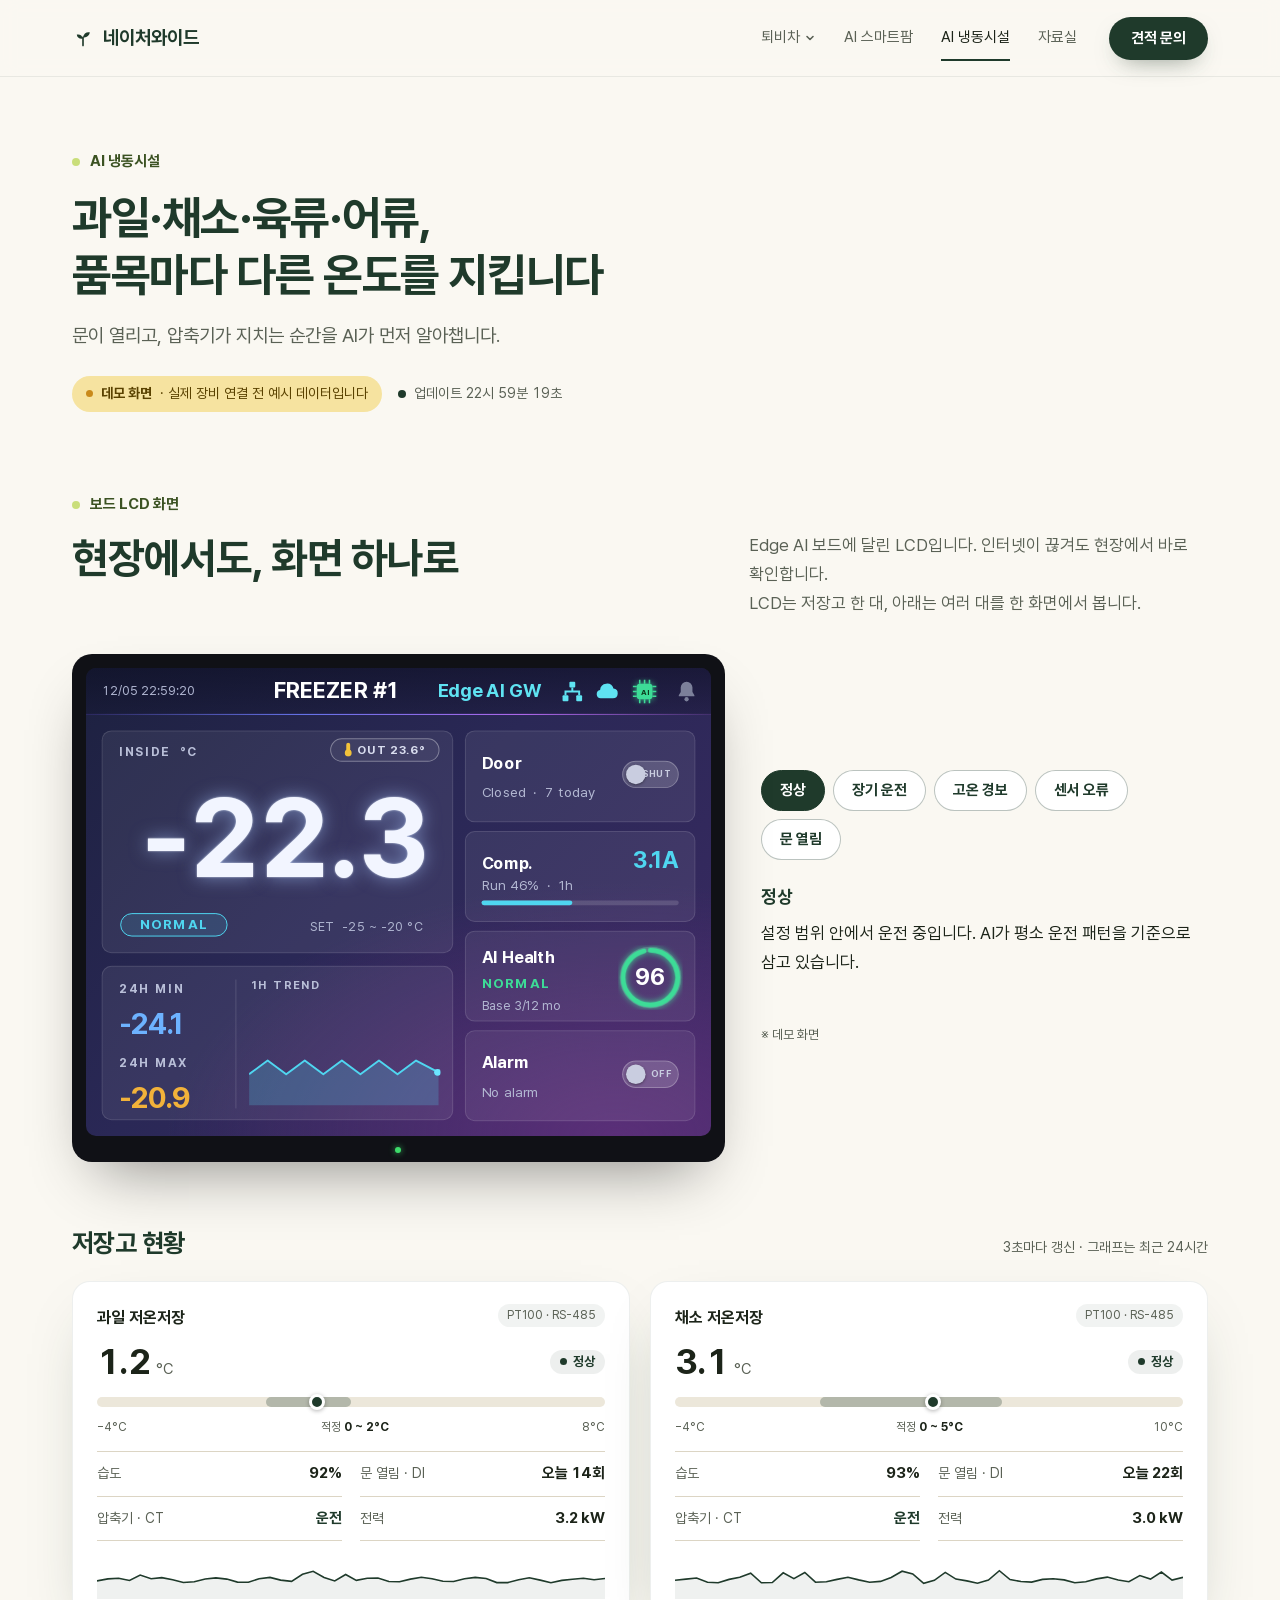
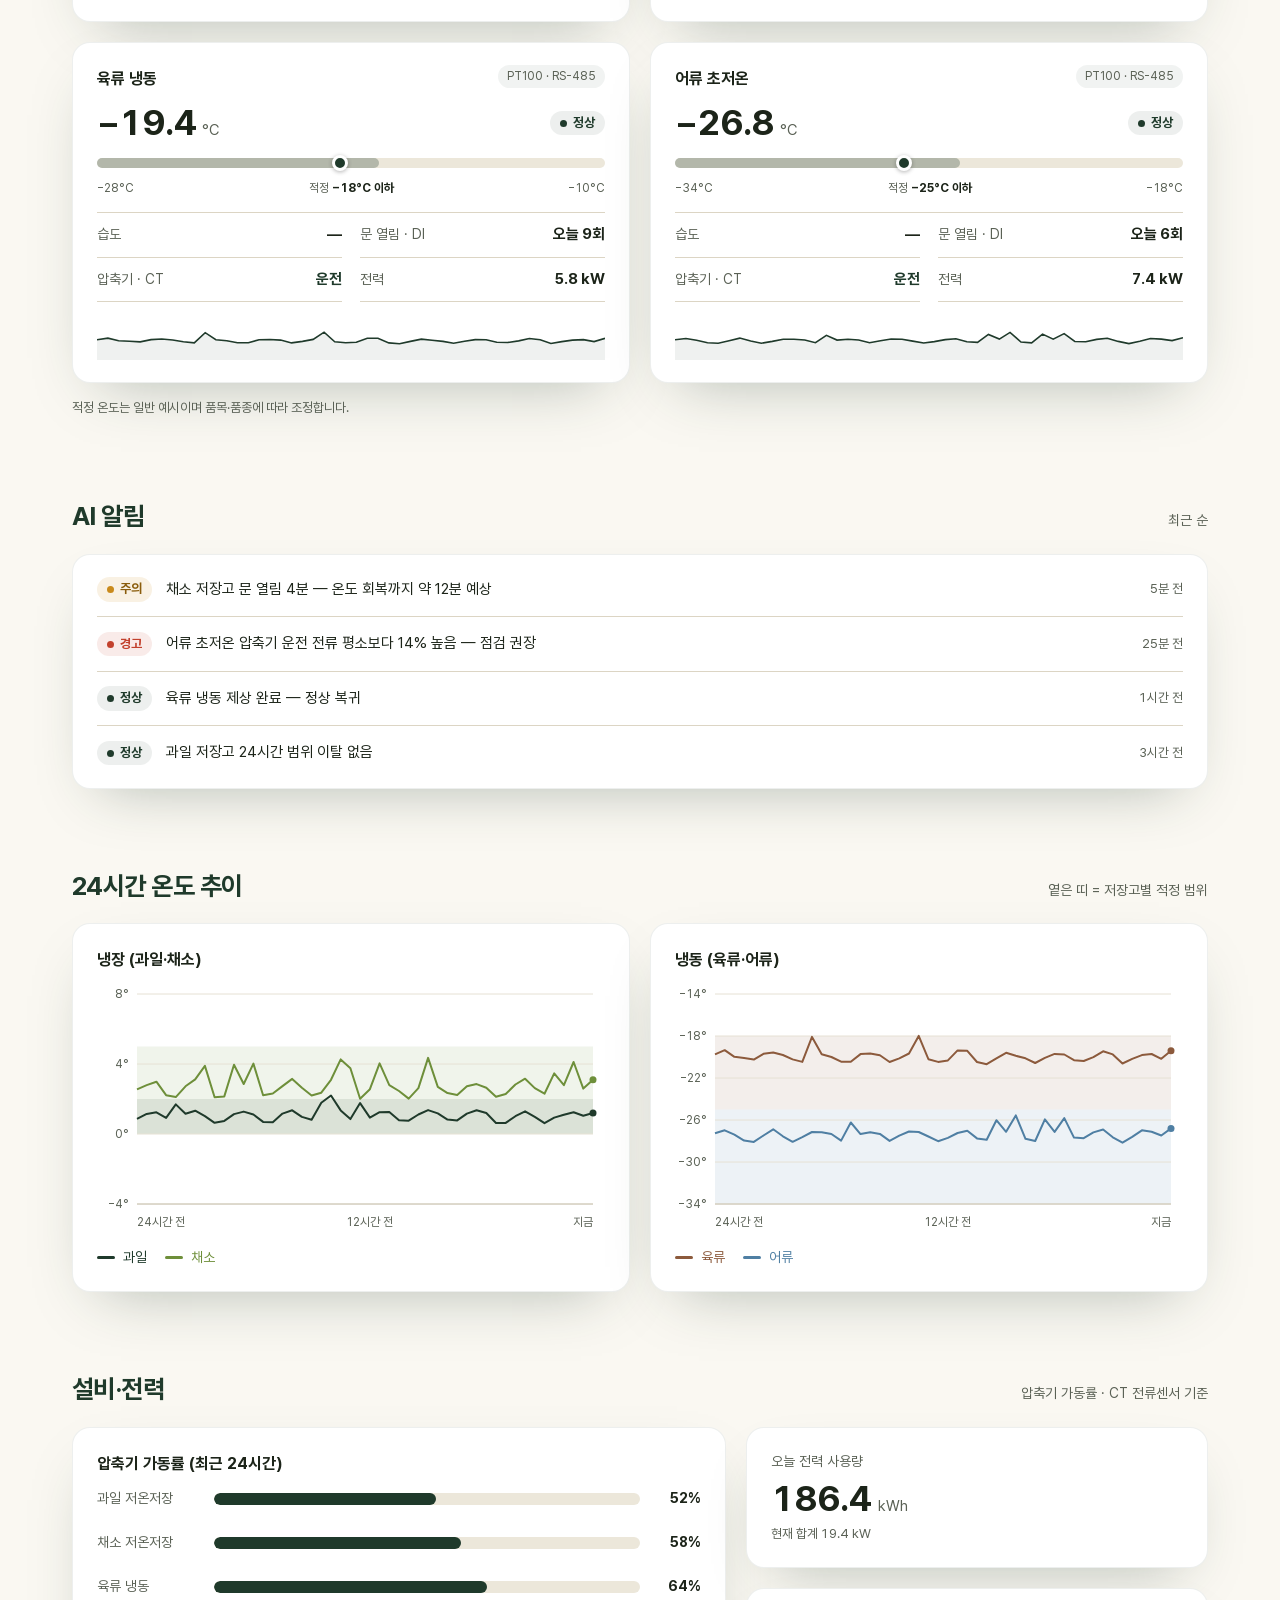
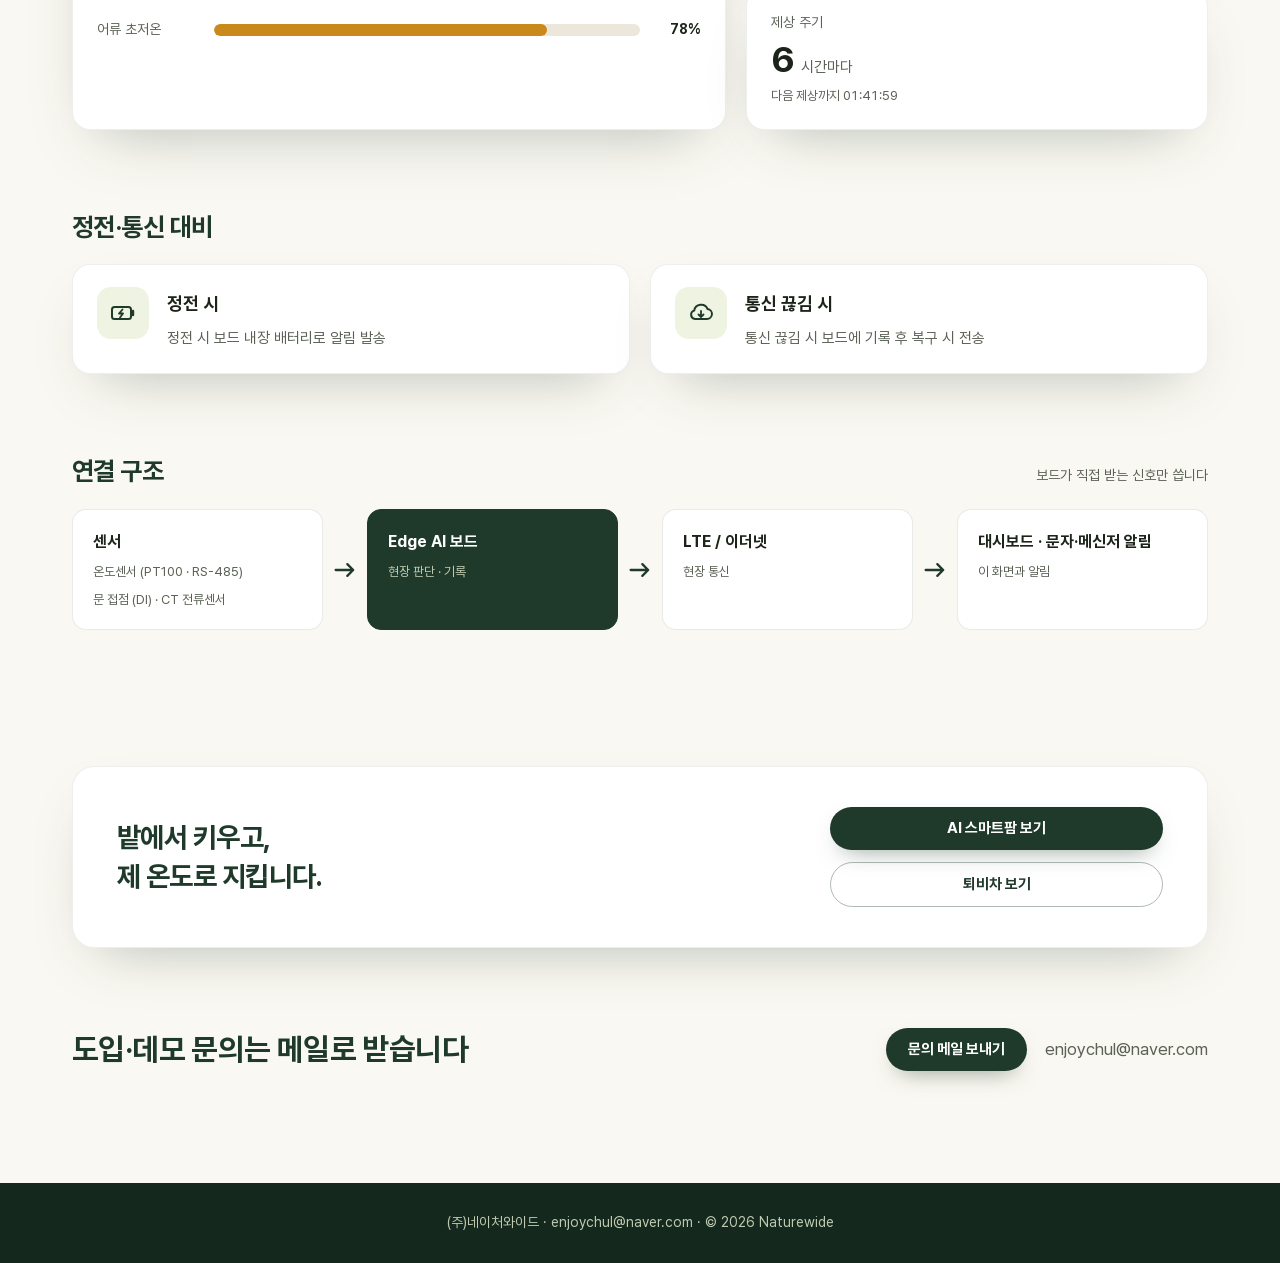
==== commit cc76c505: "v5: board LCD section on smartfarm/coldchain demo pages - Coldchain: FREEZER #1 LCD with 5 states (n" ====
--- a/coldchain/index.html
+++ b/coldchain/index.html
@@ -21,8 +21,8 @@
   <link rel="icon" href="data:image/svg+xml,%3Csvg xmlns='http://www.w3.org/2000/svg' viewBox='0 0 32 32'%3E%3Crect width='32' height='32' rx='7' fill='%231F3A2B'/%3E%3Cpath d='M16 27V15' stroke='%23C9DE7A' stroke-width='2.4' stroke-linecap='round'/%3E%3Cpath d='M16 17c-1-5-5-7-9-6 0 4 4 7 9 6zM16 15c1-5 5-8 10-7-1 5-5 8-10 7z' fill='%23C9DE7A'/%3E%3C/svg%3E">
   <link rel="preload" href="../fonts/Pretendard-Regular.subset.woff2" as="font" type="font/woff2" crossorigin>
   <link rel="preload" href="../fonts/Pretendard-Bold.subset.woff2" as="font" type="font/woff2" crossorigin>
-  <link rel="stylesheet" href="../css/style.css?v=20261124b">
-  <link rel="stylesheet" href="../css/dash.css?v=20261124b">
+  <link rel="stylesheet" href="../css/style.css?v=20261124c">
+  <link rel="stylesheet" href="../css/dash.css?v=20261124c">
   <script>document.documentElement.classList.add('js')</script>
 </head>
 <body>
@@ -60,11 +60,108 @@
   <section class="page-head" aria-labelledby="page-title">
     <div class="c">
       <p class="lbl">AI 냉동시설</p>
-      <h1 id="page-title">과일·채소·육류·어류, 품목마다 다른 온도를 지킵니다</h1>
+      <h1 id="page-title">과일·채소·육류·어류,<br>품목마다 다른 온도를 지킵니다</h1>
       <p class="desc">문이 열리고, 압축기가 지치는 순간을 AI가 먼저 알아챕니다.</p>
       <div class="demo-row">
         <span class="demo-badge">데모 화면 <span>· 실제 장비 연결 전 예시 데이터입니다</span></span>
         <span class="live" id="live">업데이트 —</span>
+      </div>
+    </div>
+  </section>
+
+  <!-- 보드 LCD 화면 -->
+  <section class="lcd-sec" aria-labelledby="lcd-title">
+    <div class="c">
+      <div class="head">
+        <p class="lbl">보드 LCD 화면</p>
+        <h2 id="lcd-title">현장에서도, 화면 하나로</h2>
+        <p>Edge AI 보드에 달린 LCD입니다. 인터넷이 끊겨도 현장에서 바로 확인합니다.<br>LCD는 저장고 한 대, 아래는 여러 대를 한 화면에서 봅니다.</p>
+      </div>
+      <div class="lcd-row" id="lcd-box">
+        <div class="bezel">
+          <div class="lcd" role="img" data-l="lcd" aria-label="FREEZER #1 LCD 화면, 정상: 내부 −22.3°C, 문 닫힘, 압축기 3.1A, AI Health 96, 경보 없음">
+            <div class="s" data-l="s" aria-hidden="true">
+              <div class="lbar"></div>
+              <span class="time" data-l="time">10/18 14:30:05</span>
+              <span class="title" style="left:192px">FREEZER #1</span>
+              <span class="gw">Edge AI GW</span>
+              <svg class="ic" style="left:486px" viewBox="0 0 24 24" fill="#5fe3f2"><rect x="9" y="2" width="6" height="6" rx="1"/><rect x="2" y="16" width="6" height="6" rx="1"/><rect x="16" y="16" width="6" height="6" rx="1"/><path d="M12 8v4M5 16v-4h14v4" stroke="#5fe3f2" stroke-width="2" fill="none"/></svg>
+              <svg class="ic" style="left:520px;width:26px" viewBox="0 0 26 24"><path d="M7 19h12.5a5 5 0 0 0 .6-9.96A7 7 0 0 0 6.4 10.5 4.3 4.3 0 0 0 7 19z" fill="#5fe3f2"/></svg>
+              <svg class="ic" style="left:558px;top:9px;width:28px;height:30px" viewBox="0 0 28 30" data-l="chip">
+                <g stroke="#41e07a" stroke-width="1.6"><path d="M9 3v4M14 3v4M19 3v4M9 23v4M14 23v4M19 23v4M2 10h4M2 15h4M2 20h4M22 10h4M22 15h4M22 20h4"/></g>
+                <rect x="6" y="7" width="16" height="16" rx="3" fill="#2fd36a" style="filter:drop-shadow(0 0 4px #39e37a)"/>
+                <text x="14" y="18.5" text-anchor="middle" font-size="8" font-weight="700" fill="#0d3a1c" font-family="Pretendard,sans-serif">AI</text>
+              </svg>
+              <svg class="ic" style="left:603px" viewBox="0 0 24 24" fill="#7c809a" data-l="bell"><path d="M12 2a6 6 0 0 0-6 6v4.5L4 16v1h16v-1l-2-3.5V8a6 6 0 0 0-6-6z"/><circle cx="12" cy="20" r="2.2"/></svg>
+
+              <div class="lc" data-l="main" style="left:16px;top:64px;width:360px;height:228px">
+                <span class="ll" style="left:17px;top:13px">INSIDE&nbsp;&nbsp;°C</span>
+                <span class="lp out"><svg width="9" height="15" viewBox="0 0 9 15" style="vertical-align:-3px;margin-right:4px"><rect x="2.5" y="0.5" width="4" height="10" rx="2" fill="#f2c23a"/><circle cx="4.5" cy="11" r="3.5" fill="#f2c23a"/></svg>OUT 23.6°</span>
+                <div class="big" data-l="big">-22.3</div>
+                <svg class="err" data-l="err" width="190" height="70" viewBox="0 0 190 70"><g fill="#f59ab0" style="filter:drop-shadow(0 0 6px rgba(245,154,176,.6))"><rect x="0" y="16" width="38" height="13" rx="2"/><rect x="50" y="16" width="38" height="13" rx="2"/><circle cx="106" cy="40" r="9"/><rect x="126" y="16" width="38" height="13" rx="2"/></g></svg>
+                <span class="lp norm" data-l="pill">NORMAL</span>
+                <span class="set">SET&nbsp;&nbsp;-25 ~ -20 °C</span>
+              </div>
+
+              <div class="lc" style="left:16px;top:305px;width:360px;height:158px">
+                <span class="ll" style="left:17px;top:15px">24H MIN</span>
+                <span class="v" style="left:17px;top:40px;color:#6db2ff">-24.1</span>
+                <span class="ll" style="left:17px;top:91px">24H MAX</span>
+                <span class="v" data-l="max" style="left:17px;top:116px;color:#f2b23a">-20.9</span>
+                <div style="position:absolute;left:136px;top:13px;width:1px;height:132px;background:rgba(255,255,255,.14)"></div>
+                <span class="ll" style="left:152px;top:12px;font-size:11.5px">1H TREND</span>
+                <svg style="position:absolute;left:150px;top:86px" width="196" height="56" viewBox="0 0 196 56">
+                  <path data-l="tarea" d="M0 24 L19 10 L38 24 L57 10 L76 24 L95 10 L114 24 L133 10 L152 24 L171 10 L194 22 L194 56 L0 56Z" fill="rgba(79,214,240,.22)"/>
+                  <path d="M0 24 L19 10 L38 24 L57 10 L76 24 L95 10 L114 24 L133 10 L152 24 L171 10 L194 22" fill="none" stroke="#4fd6f0" stroke-width="2" stroke-linejoin="round"/>
+                  <circle data-l="tdot" cx="193" cy="22" r="3.5" fill="#6be6ff"/>
+                </svg>
+              </div>
+
+              <div class="lc" data-l="c1" style="left:388px;top:64px;width:236px;height:94px">
+                <span class="h">Door</span><span class="sub" data-l="s1" style="top:54px">Closed&nbsp;&nbsp;·&nbsp;&nbsp;7 today</span>
+                <div class="tg" data-l="t1"><span>SHUT</span></div>
+              </div>
+
+              <div class="lc" data-l="c2" style="left:388px;top:167px;width:236px;height:93px">
+                <span class="h">Comp.</span>
+                <span data-l="amp" style="position:absolute;right:16px;top:14px;font-size:24px;font-weight:700;color:#4fd6f0">3.1A</span>
+                <span class="sub" data-l="s2" style="top:46px">Run 46%&nbsp;&nbsp;·&nbsp;&nbsp;1h</span>
+                <div style="position:absolute;left:16px;right:16px;top:70px;height:5px;border-radius:3px;background:rgba(255,255,255,.14)"><div data-l="cbar" style="width:46%;height:100%;border-radius:3px;background:#4fd6f0"></div></div>
+              </div>
+
+              <div class="lc" data-l="c3" style="left:388px;top:269px;width:236px;height:93px">
+                <span class="h" style="top:16px">AI Health</span>
+                <span data-l="ail" style="position:absolute;left:16px;top:45px;font-size:14px;font-weight:700;letter-spacing:1.6px;color:#3ddc97">NORMAL</span>
+                <span class="sub" data-l="ais" style="top:68px;font-size:13px">Base 3/12 mo</span>
+                <svg style="position:absolute;right:12px;top:14px" width="66" height="66" viewBox="0 0 66 66">
+                  <circle cx="33" cy="33" r="29" fill="none" stroke="rgba(255,255,255,.16)" stroke-width="5"/>
+                  <circle data-l="ring" cx="33" cy="33" r="28" fill="none" stroke="#3ddc97" stroke-width="5" stroke-linecap="round" stroke-dasharray="168.9 175.9" transform="rotate(-90 33 33)" style="filter:drop-shadow(0 0 3px rgba(61,220,151,.7))"/>
+                  <text data-l="ain" x="33" y="41" text-anchor="middle" font-size="24" font-weight="700" fill="#fff" font-family="Pretendard,sans-serif">96</text>
+                  <text data-l="ain2" x="33" y="46" text-anchor="middle" font-size="10" font-weight="700" fill="#4fd6f0" font-family="Pretendard,sans-serif"></text>
+                </svg>
+              </div>
+
+              <div class="lc" data-l="c4" style="left:388px;top:371px;width:236px;height:93px">
+                <span class="h">Alarm</span><span class="sub" data-l="s4" style="top:54px">No alarm</span>
+                <div class="tg" data-l="t4"><span>OFF</span></div>
+              </div>
+            </div>
+          </div>
+        </div>
+        <div class="lcd-side">
+          <div class="sbtns" role="group" aria-label="LCD 상태 선택">
+            <button type="button" class="sbtn" data-st="normal" aria-pressed="true">정상</button>
+            <button type="button" class="sbtn" data-st="long" aria-pressed="false">장기 운전</button>
+            <button type="button" class="sbtn" data-st="high" aria-pressed="false">고온 경보</button>
+            <button type="button" class="sbtn" data-st="sensor" aria-pressed="false">센서 오류</button>
+            <button type="button" class="sbtn" data-st="door" aria-pressed="false">문 열림</button>
+          </div>
+          <div class="lcd-now" aria-live="polite">
+            <b data-l="name">정상</b>
+            <p data-l="desc">설정 범위 안에서 운전 중입니다. AI가 평소 운전 패턴을 기준으로 삼고 있습니다.</p>
+          </div>
+          <p class="lcd-demo">※ 데모 화면</p>
+        </div>
       </div>
     </div>
   </section>
@@ -150,9 +247,17 @@
   <section class="dsec" aria-labelledby="trend-title">
     <div class="c">
       <div class="dh"><h2 id="trend-title">24시간 온도 추이</h2><p>옅은 띠 = 저장고별 적정 범위</p></div>
-      <div class="panel">
-        <svg class="chart" id="trend" role="img" aria-label="최근 24시간 저장고 4곳의 온도 변화와 적정 범위 그래프"></svg>
-        <div class="legend"><span style="color:#1F3A2B"><i></i>과일</span><span style="color:#6E8F3A"><i></i>채소</span><span style="color:#8C5A3C"><i></i>육류</span><span style="color:#4F7FA3"><i></i>어류</span></div>
+      <div class="g2d">
+        <div class="panel">
+          <h3 class="m-name">냉장 (과일·채소)</h3>
+          <svg class="chart" id="trend-cold" role="img" aria-label="최근 24시간 과일·채소 저장고 온도 변화와 적정 범위 그래프"></svg>
+          <div class="legend"><span style="color:#1F3A2B"><i></i>과일</span><span style="color:#6E8F3A"><i></i>채소</span></div>
+        </div>
+        <div class="panel">
+          <h3 class="m-name">냉동 (육류·어류)</h3>
+          <svg class="chart" id="trend-frz" role="img" aria-label="최근 24시간 육류·어류 저장고 온도 변화와 적정 범위 그래프"></svg>
+          <div class="legend"><span style="color:#8C5A3C"><i></i>육류</span><span style="color:#4F7FA3"><i></i>어류</span></div>
+        </div>
       </div>
     </div>
   </section>
@@ -199,7 +304,7 @@
         <div class="fa" aria-hidden="true"><svg viewBox="0 0 24 24"><path d="M4 12h15M14 7l5 5-5 5" fill="none" stroke="currentColor" stroke-width="2" stroke-linecap="round" stroke-linejoin="round"/></svg></div>
         <div class="fn"><b>LTE / 이더넷</b><span>현장 통신</span></div>
         <div class="fa" aria-hidden="true"><svg viewBox="0 0 24 24"><path d="M4 12h15M14 7l5 5-5 5" fill="none" stroke="currentColor" stroke-width="2" stroke-linecap="round" stroke-linejoin="round"/></svg></div>
-        <div class="fn"><b>대시보드 · 문자/카톡 알림</b><span>이 화면과 알림</span></div>
+        <div class="fn"><b>대시보드 · 문자·메신저 알림</b><span>이 화면과 알림</span></div>
       </div>
     </div>
   </section>
@@ -238,7 +343,7 @@
   </div>
 </footer>
 
-<script src="../js/site.js?v=20261124b"></script>
-<script src="../js/dash-coldchain.js?v=20261124b"></script>
+<script src="../js/site.js?v=20261124c"></script>
+<script src="../js/dash-coldchain.js?v=20261124c"></script>
 </body>
 </html>
--- a/css/dash.css
+++ b/css/dash.css
@@ -100,7 +100,7 @@
 .alerts .ago{font-size:13px;color:var(--ink-2);white-space:nowrap;font-variant-numeric:tabular-nums}
 
 /* charts */
-.chart{width:100%;display:block}
+.chart{width:100%;display:block;margin-top:10px}
 .chart text{font-family:inherit;font-size:12px;fill:#5A6155;font-variant-numeric:tabular-nums}
 .chart .grid line{stroke:#E6E1D4;stroke-width:1}
 .chart .axis{stroke:#C9C2B0}
@@ -193,3 +193,62 @@
   .page-head .desc{font-size:17px}
 }
 @media (max-width:360px){.g3d,.g4d{grid-template-columns:1fr}}
+
+/* ---- board LCD section (v5) ---- */
+.lcd-sec{padding:56px 0 24px}
+.lcd-sec .head{margin-bottom:36px}
+.lcd-row{display:grid;grid-template-columns:repeat(12,1fr);gap:0 24px;align-items:center}
+.bezel{grid-column:1/8;position:relative;background:#101116;padding:14px 14px 26px;border-radius:20px;box-shadow:0 30px 60px -25px rgba(0,0,0,.45)}
+.bezel::after{content:"";position:absolute;left:50%;bottom:9px;width:6px;height:6px;margin-left:-3px;border-radius:50%;background:#3ddc6a;box-shadow:0 0 6px rgba(61,220,106,.8)}
+.lcd-side{grid-column:8/-1;padding-left:12px}
+.sbtns{display:flex;flex-wrap:wrap;gap:8px}
+.sbtn{font:inherit;font-size:15px;font-weight:700;line-height:1.4;border-radius:999px;padding:9px 18px;cursor:pointer;color:var(--forest);background:#fff;border:1.5px solid rgba(31,58,43,.3);transition:background .2s,color .2s,border-color .2s}
+.sbtn:hover{border-color:var(--forest)}
+.sbtn[aria-pressed="true"]{background:var(--forest);border-color:var(--forest);color:#fff}
+.lcd-now{margin-top:22px;min-height:7.5em}
+.lcd-now b{display:block;font-size:18px;color:var(--forest);margin-bottom:6px}
+.lcd-now p{color:var(--ink)}
+.lcd-demo{margin-top:14px;font-size:13px;color:var(--ink-2)}
+
+.lcd{position:relative;width:100%;aspect-ratio:640/480;border-radius:10px;overflow:hidden;font-family:Pretendard,system-ui,sans-serif;color:#fff;line-height:normal;word-break:normal;
+  background:radial-gradient(120% 90% at 85% 100%,#5a2f78 0%,rgba(90,47,120,0) 60%),linear-gradient(135deg,#1d2140 0%,#2a2856 45%,#3b2a63 100%)}
+.lcd .s{position:absolute;left:0;top:0;width:640px;height:480px;transform-origin:0 0;transition:opacity .15s ease}
+.lcd{container-type:inline-size}
+.lcd .s{transform:scale(calc(100cqw / 640px))}
+.lcd .s.fade{opacity:0}
+.lcd span,.lcd div{line-height:normal}
+.lcd .lp svg{display:inline-block}
+.lcd .lbar{position:absolute;left:0;top:0;width:640px;height:48px;background:linear-gradient(180deg,rgba(10,12,30,.55),rgba(10,12,30,.25))}
+.lcd .lbar::after{content:"";position:absolute;left:0;right:0;bottom:0;height:1.5px;background:linear-gradient(90deg,rgba(120,90,255,.2),#6f7dff 35%,#c070ff 70%,rgba(192,112,255,.2))}
+.lcd .time{position:absolute;left:16px;top:16px;font-size:13px;color:#aeb4cf;letter-spacing:.2px;font-variant-numeric:tabular-nums}
+.lcd .title{position:absolute;top:9px;font-size:23px;font-weight:700;letter-spacing:.5px}
+.lcd .gw{position:absolute;left:360px;top:12px;font-size:19px;font-weight:700;color:#5fe3f2}
+.lcd .ic{position:absolute;top:12px;width:24px;height:24px}
+.lcd .lc{position:absolute;border-radius:10px;background:rgba(255,255,255,.07);border:1px solid rgba(255,255,255,.12);box-sizing:border-box;transition:border-color .3s}
+.lcd .ll{position:absolute;font-size:12.5px;font-weight:700;letter-spacing:1.6px;color:#b9bfd8}
+.lcd .big{position:absolute;left:14px;right:0;top:52px;text-align:center;font-size:114px;font-weight:700;letter-spacing:-3px;line-height:1;color:#f2f5ff;text-shadow:0 0 18px rgba(170,200,255,.55),0 0 2px rgba(255,255,255,.9);font-variant-numeric:tabular-nums}
+.lcd .err{position:absolute;left:150px;top:108px;display:none}
+.lcd .lp{position:absolute;border-radius:999px;font-weight:700;font-size:14px;letter-spacing:1.5px;text-align:center;box-sizing:border-box}
+.lcd .out{left:233px;top:7px;width:112px;height:24px;border:1px solid rgba(255,255,255,.35);font-size:12px;letter-spacing:.8px;line-height:22px;color:#d9ddef;background:rgba(255,255,255,.05)}
+.lcd .norm{left:18px;top:186px;height:24px;min-width:110px;padding:0 12px;border:1.5px solid #4fd6f0;color:#4fd6f0;line-height:21px;background:rgba(79,214,240,.12)}
+.lcd .set{position:absolute;left:212px;top:192px;font-size:13px;color:#aeb4cf;letter-spacing:.6px}
+.lcd .v{position:absolute;font-size:30px;font-weight:700;letter-spacing:-.5px}
+.lcd .h{position:absolute;left:16px;top:22px;font-size:17px;font-weight:700}
+.lcd .sub{position:absolute;left:16px;font-size:14px;color:#b3b8d2;white-space:nowrap}
+.lcd .tg{position:absolute;right:16px;top:30px;width:58px;height:28px;border-radius:999px;background:rgba(255,255,255,.16);border:1px solid rgba(255,255,255,.25);box-sizing:border-box}
+.lcd .tg::before{content:"";position:absolute;left:3px;top:3px;width:20px;height:20px;box-shadow:0 1px 3px rgba(0,0,0,.4);border-radius:50%;background:#c9cde0}
+.lcd .tg span{position:absolute;right:6px;top:7px;font-size:9.5px;font-weight:700;color:#c9cde0;letter-spacing:.5px}
+.lcd .tg.on{background:rgba(61,220,151,.28);border-color:#3ddc97}.lcd .tg.on::before{left:auto;right:3px;background:#3ddc97}.lcd .tg.on span{right:auto;left:9px;color:#d8ffe9}
+.lcd .tg.y{background:#f2c23a;border-color:#f2c23a}.lcd .tg.y::before{left:auto;right:3px;background:#fff}.lcd .tg.y span{right:auto;left:7px;color:#3a2a00}
+.lcd .tg.r{background:#ff4f6a;border-color:#ff4f6a}.lcd .tg.r::before{left:auto;right:3px;background:#fff}.lcd .tg.r span{right:auto;left:9px;color:#fff}
+
+@media (max-width:960px){
+  .lcd-row{display:block}
+  .lcd-side{padding:0;margin-top:28px}
+  .lcd-now{min-height:0}
+}
+@media (max-width:640px){
+  .bezel{padding:8px 8px 20px;border-radius:16px}
+  .bezel::after{bottom:7px}
+}
+@media (prefers-reduced-motion:reduce){.lcd .s{transition:none}}
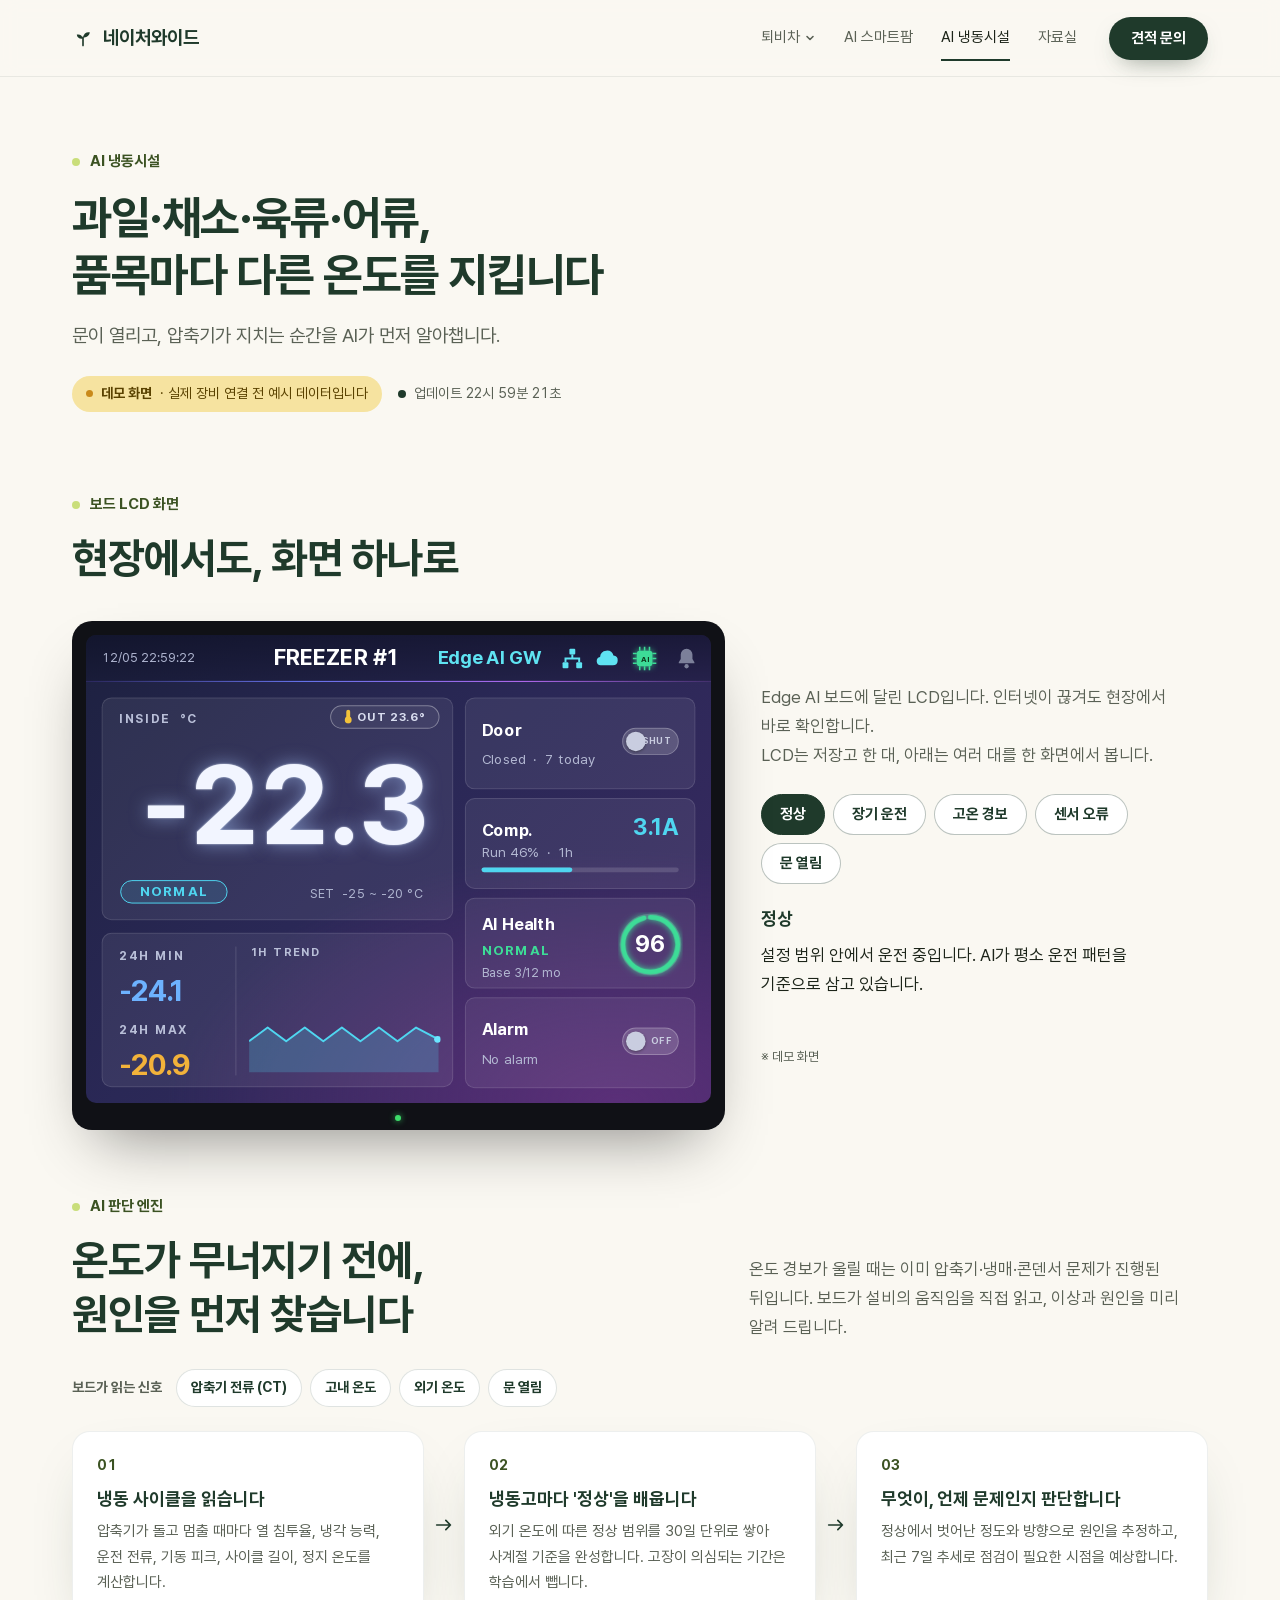
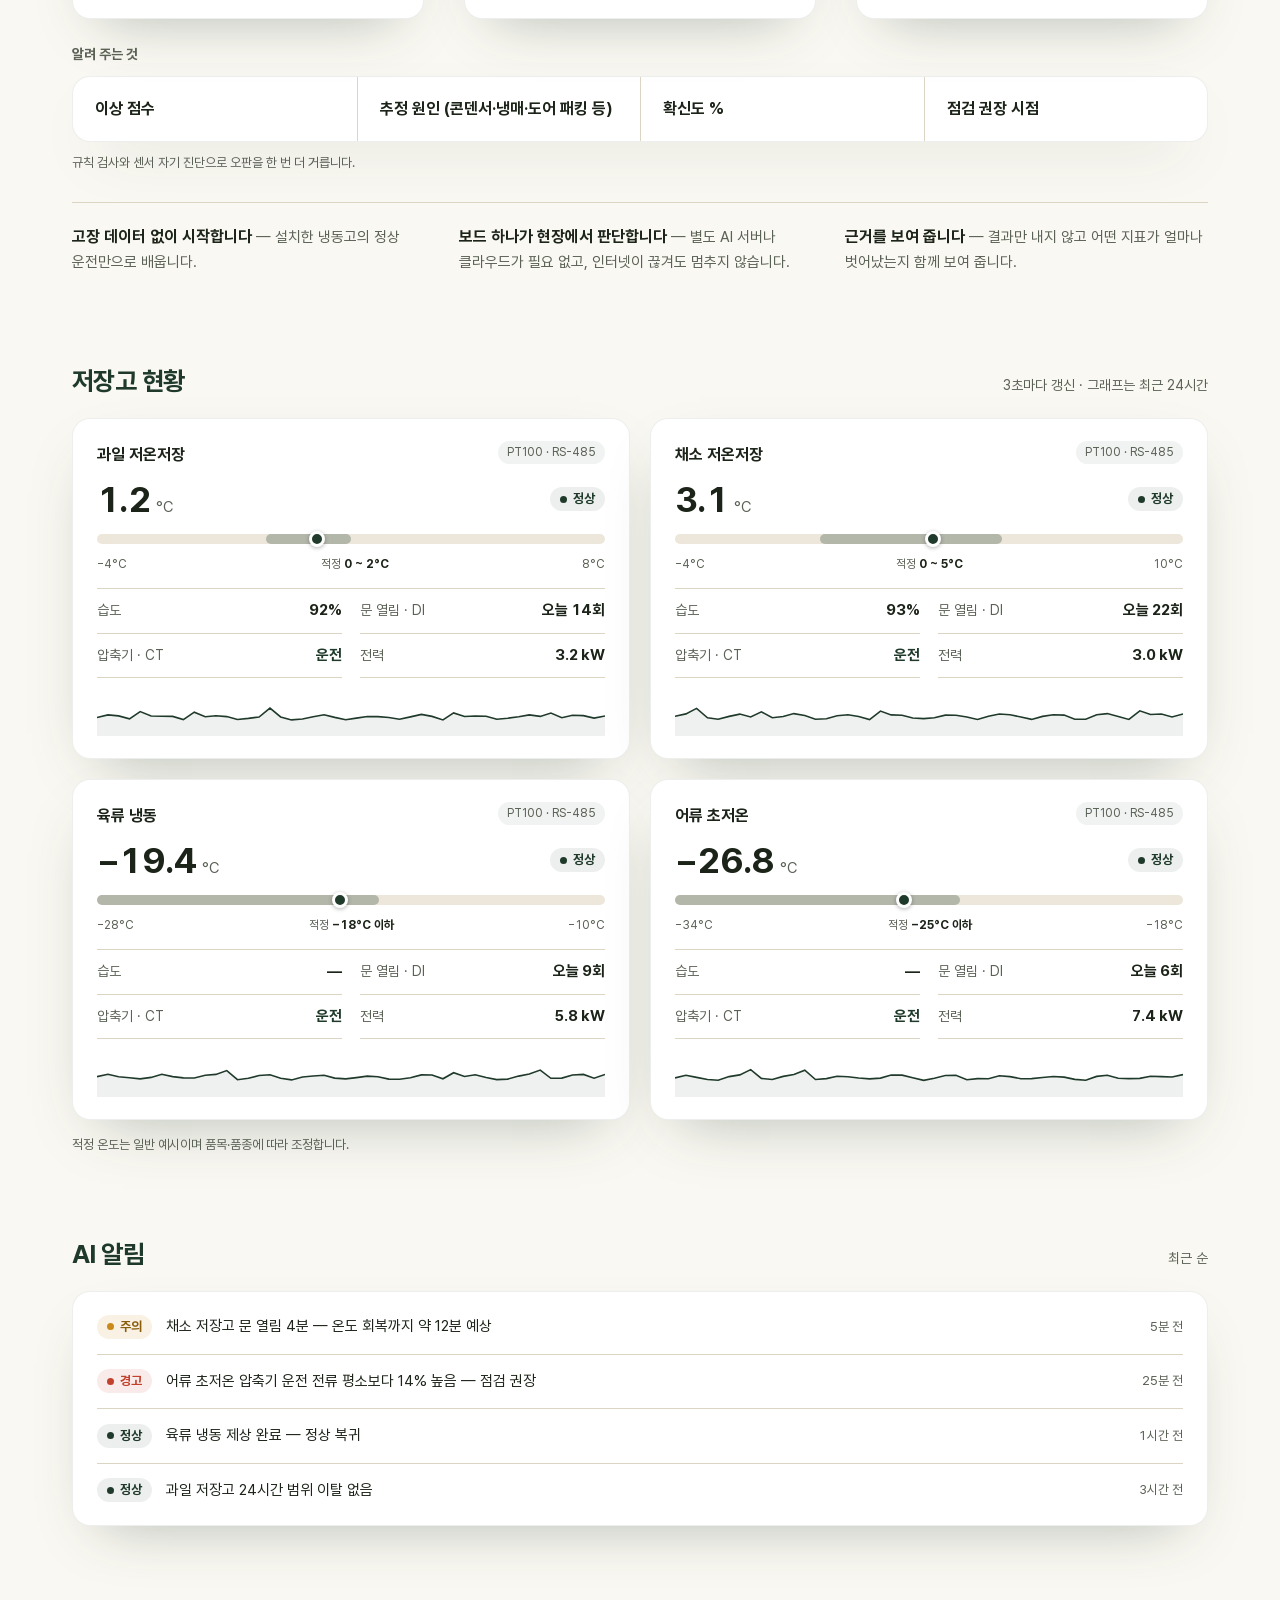
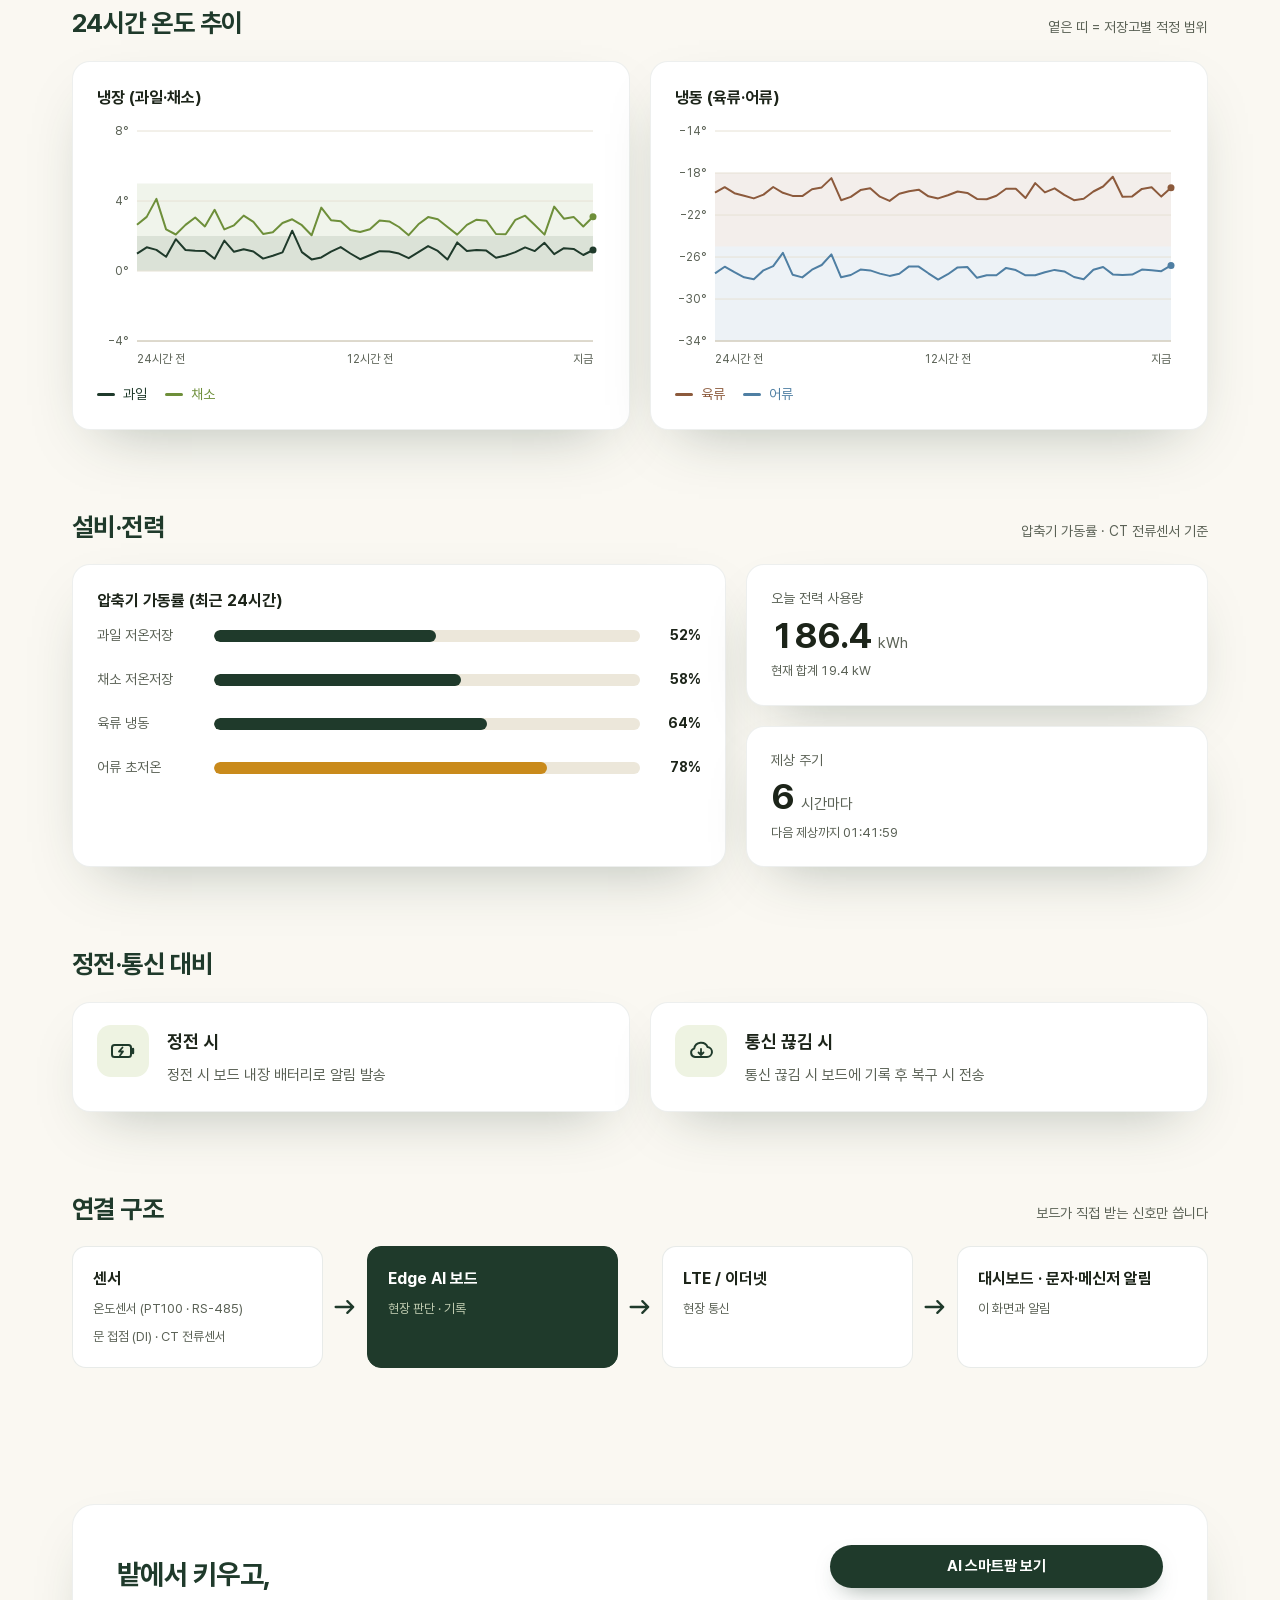
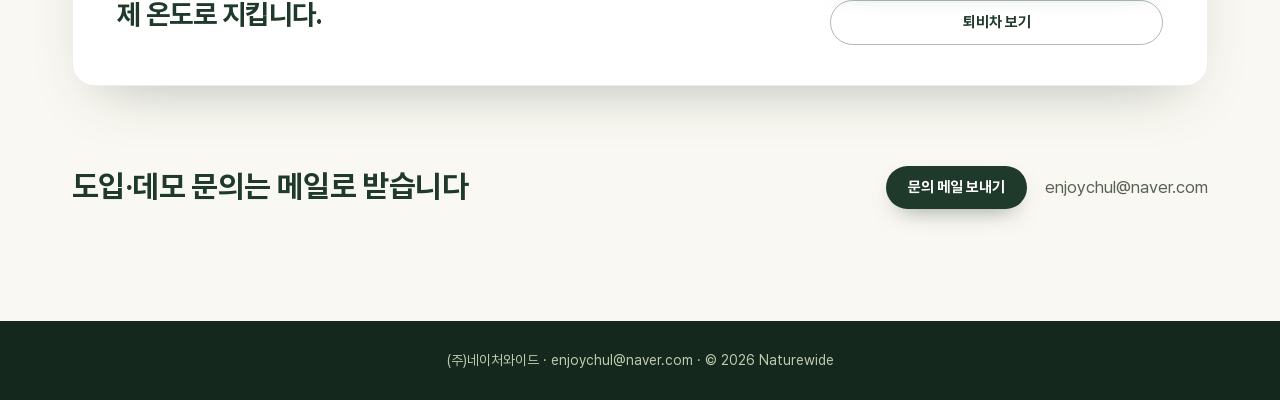
==== commit 698d659e: "v6: LCD section 2-column alignment, AI 판단 엔진 section on coldchain - LCD section (smartfarm, coldchai" ====
--- a/coldchain/index.html
+++ b/coldchain/index.html
@@ -21,8 +21,8 @@
   <link rel="icon" href="data:image/svg+xml,%3Csvg xmlns='http://www.w3.org/2000/svg' viewBox='0 0 32 32'%3E%3Crect width='32' height='32' rx='7' fill='%231F3A2B'/%3E%3Cpath d='M16 27V15' stroke='%23C9DE7A' stroke-width='2.4' stroke-linecap='round'/%3E%3Cpath d='M16 17c-1-5-5-7-9-6 0 4 4 7 9 6zM16 15c1-5 5-8 10-7-1 5-5 8-10 7z' fill='%23C9DE7A'/%3E%3C/svg%3E">
   <link rel="preload" href="../fonts/Pretendard-Regular.subset.woff2" as="font" type="font/woff2" crossorigin>
   <link rel="preload" href="../fonts/Pretendard-Bold.subset.woff2" as="font" type="font/woff2" crossorigin>
-  <link rel="stylesheet" href="../css/style.css?v=20261124c">
-  <link rel="stylesheet" href="../css/dash.css?v=20261124c">
+  <link rel="stylesheet" href="../css/style.css?v=20261125a">
+  <link rel="stylesheet" href="../css/dash.css?v=20261125a">
   <script>document.documentElement.classList.add('js')</script>
 </head>
 <body>
@@ -75,7 +75,6 @@
       <div class="head">
         <p class="lbl">보드 LCD 화면</p>
         <h2 id="lcd-title">현장에서도, 화면 하나로</h2>
-        <p>Edge AI 보드에 달린 LCD입니다. 인터넷이 끊겨도 현장에서 바로 확인합니다.<br>LCD는 저장고 한 대, 아래는 여러 대를 한 화면에서 봅니다.</p>
       </div>
       <div class="lcd-row" id="lcd-box">
         <div class="bezel">
@@ -149,6 +148,7 @@
           </div>
         </div>
         <div class="lcd-side">
+          <p class="lcd-intro">Edge AI 보드에 달린 LCD입니다. 인터넷이 끊겨도 현장에서 바로 확인합니다.<br>LCD는 저장고 한 대, 아래는 여러 대를 한 화면에서 봅니다.</p>
           <div class="sbtns" role="group" aria-label="LCD 상태 선택">
             <button type="button" class="sbtn" data-st="normal" aria-pressed="true">정상</button>
             <button type="button" class="sbtn" data-st="long" aria-pressed="false">장기 운전</button>
@@ -166,6 +166,52 @@
     </div>
   </section>
 
+  <!-- AI 판단 엔진 -->
+  <section class="ai-sec" aria-labelledby="ai-title">
+    <div class="c">
+      <div class="head">
+        <p class="lbl">AI 판단 엔진</p>
+        <h2 id="ai-title">온도가 무너지기 전에, 원인을 먼저 찾습니다</h2>
+        <p>온도 경보가 울릴 때는 이미 압축기·냉매·콘덴서 문제가 진행된 뒤입니다. 보드가 설비의 움직임을 직접 읽고, 이상과 원인을 미리 알려 드립니다.</p>
+      </div>
+
+      <div class="sigrow">
+        <span class="k">보드가 읽는 신호</span>
+        <ul>
+          <li>압축기 전류 (CT)</li>
+          <li>고내 온도</li>
+          <li>외기 온도</li>
+          <li>문 열림</li>
+        </ul>
+      </div>
+
+      <ol class="steps-ai">
+        <li class="panel"><span class="n">01</span><h3>냉동 사이클을 읽습니다</h3><p>압축기가 돌고 멈출 때마다 열 침투율, 냉각 능력, 운전 전류, 기동 피크, 사이클 길이, 정지 온도를 계산합니다.</p></li>
+        <li class="sa" aria-hidden="true"><svg viewBox="0 0 24 24"><path d="M4 12h15M14 7l5 5-5 5" fill="none" stroke="currentColor" stroke-width="1.8" stroke-linecap="round" stroke-linejoin="round"/></svg></li>
+        <li class="panel"><span class="n">02</span><h3>냉동고마다 '정상'을 배웁니다</h3><p>외기 온도에 따른 정상 범위를 30일 단위로 쌓아 사계절 기준을 완성합니다. 고장이 의심되는 기간은 학습에서 뺍니다.</p></li>
+        <li class="sa" aria-hidden="true"><svg viewBox="0 0 24 24"><path d="M4 12h15M14 7l5 5-5 5" fill="none" stroke="currentColor" stroke-width="1.8" stroke-linecap="round" stroke-linejoin="round"/></svg></li>
+        <li class="panel"><span class="n">03</span><h3>무엇이, 언제 문제인지 판단합니다</h3><p>정상에서 벗어난 정도와 방향으로 원인을 추정하고, 최근 7일 추세로 점검이 필요한 시점을 예상합니다.</p></li>
+      </ol>
+
+      <div class="outs-wrap">
+        <p class="k">알려 주는 것</p>
+        <ul class="outs">
+          <li>이상 점수</li>
+          <li>추정 원인 (콘덴서·냉매·도어 패킹 등)</li>
+          <li>확신도 %</li>
+          <li>점검 권장 시점</li>
+        </ul>
+        <p class="outs-note">규칙 검사와 센서 자기 진단으로 오판을 한 번 더 거릅니다.</p>
+      </div>
+
+      <ul class="diff">
+        <li><b>고장 데이터 없이 시작합니다</b> — 설치한 냉동고의 정상 운전만으로 배웁니다.</li>
+        <li><b>보드 하나가 현장에서 판단합니다</b> — 별도 AI 서버나 클라우드가 필요 없고, 인터넷이 끊겨도 멈추지 않습니다.</li>
+        <li><b>근거를 보여 줍니다</b> — 결과만 내지 않고 어떤 지표가 얼마나 벗어났는지 함께 보여 줍니다.</li>
+      </ul>
+    </div>
+  </section>
+
   <!-- ① 저장고 4칸 -->
   <section class="dsec" aria-labelledby="store-title">
     <div class="c">
--- a/css/dash.css
+++ b/css/dash.css
@@ -197,15 +197,17 @@
 /* ---- board LCD section (v5) ---- */
 .lcd-sec{padding:56px 0 24px}
 .lcd-sec .head{margin-bottom:36px}
+.lcd-sec .head h2{grid-column:1/-1}
 .lcd-row{display:grid;grid-template-columns:repeat(12,1fr);gap:0 24px;align-items:center}
 .bezel{grid-column:1/8;position:relative;background:#101116;padding:14px 14px 26px;border-radius:20px;box-shadow:0 30px 60px -25px rgba(0,0,0,.45)}
 .bezel::after{content:"";position:absolute;left:50%;bottom:9px;width:6px;height:6px;margin-left:-3px;border-radius:50%;background:#3ddc6a;box-shadow:0 0 6px rgba(61,220,106,.8)}
-.lcd-side{grid-column:8/-1;padding-left:12px}
+.lcd-side{grid-column:8/-1;padding-left:12px;max-width:420px}
+.lcd-intro{color:var(--ink-2);margin:0 0 24px}
 .sbtns{display:flex;flex-wrap:wrap;gap:8px}
 .sbtn{font:inherit;font-size:15px;font-weight:700;line-height:1.4;border-radius:999px;padding:9px 18px;cursor:pointer;color:var(--forest);background:#fff;border:1.5px solid rgba(31,58,43,.3);transition:background .2s,color .2s,border-color .2s}
 .sbtn:hover{border-color:var(--forest)}
 .sbtn[aria-pressed="true"]{background:var(--forest);border-color:var(--forest);color:#fff}
-.lcd-now{margin-top:22px;min-height:7.5em}
+.lcd-now{margin-top:20px;min-height:7.5em}
 .lcd-now b{display:block;font-size:18px;color:var(--forest);margin-bottom:6px}
 .lcd-now p{color:var(--ink)}
 .lcd-demo{margin-top:14px;font-size:13px;color:var(--ink-2)}
@@ -242,13 +244,48 @@
 .lcd .tg.y{background:#f2c23a;border-color:#f2c23a}.lcd .tg.y::before{left:auto;right:3px;background:#fff}.lcd .tg.y span{right:auto;left:7px;color:#3a2a00}
 .lcd .tg.r{background:#ff4f6a;border-color:#ff4f6a}.lcd .tg.r::before{left:auto;right:3px;background:#fff}.lcd .tg.r span{right:auto;left:9px;color:#fff}
 
-@media (max-width:960px){
+@media (max-width:900px){
   .lcd-row{display:block}
-  .lcd-side{padding:0;margin-top:28px}
-  .lcd-now{min-height:0}
+  .lcd-side{padding:0;margin-top:28px;max-width:none}
 }
 @media (max-width:640px){
   .bezel{padding:8px 8px 20px;border-radius:16px}
   .bezel::after{bottom:7px}
 }
 @media (prefers-reduced-motion:reduce){.lcd .s{transition:none}}
+
+/* ---- AI 판단 엔진 (coldchain, v6) ---- */
+.ai-sec{padding:40px 0 48px}
+.ai-sec .head{margin-bottom:28px}
+.ai-sec .k{font-size:14px;font-weight:700;color:var(--ink-2)}
+.sigrow{display:flex;flex-wrap:wrap;align-items:center;gap:10px 14px;margin-bottom:24px}
+.sigrow ul{list-style:none;margin:0;padding:0;display:flex;flex-wrap:wrap;gap:8px}
+.sigrow li{font-size:14px;font-weight:700;color:var(--forest);background:#fff;border:1px solid rgba(31,58,43,.14);border-radius:999px;padding:6px 14px}
+.steps-ai{list-style:none;margin:0;padding:0;display:grid;grid-template-columns:1fr 40px 1fr 40px 1fr;align-items:stretch}
+.steps-ai .panel{display:flex;flex-direction:column;gap:8px}
+.steps-ai .n{font-size:14px;font-weight:700;color:var(--tag-ink);font-variant-numeric:tabular-nums}
+.steps-ai h3{font-size:18px;line-height:1.4;color:var(--forest)}
+.steps-ai p{font-size:15px;color:var(--ink-2)}
+.sa{display:grid;place-items:center;color:var(--forest)}
+.sa svg{width:22px;height:22px}
+.outs-wrap{margin-top:24px}
+.outs-wrap .k{margin-bottom:10px}
+.outs{list-style:none;margin:0;padding:0;display:grid;grid-template-columns:repeat(4,1fr);background:#fff;border:1px solid rgba(31,58,43,.08);border-radius:18px;box-shadow:var(--shadow)}
+.outs li{padding:18px 22px;font-size:16px;font-weight:700;color:var(--ink);border-left:1px solid var(--line)}
+.outs li:first-child{border-left:0}
+.outs-note{margin-top:10px;font-size:13px;color:var(--ink-2)}
+.diff{list-style:none;margin:28px 0 0;padding:20px 0 0;border-top:1px solid var(--line);display:grid;grid-template-columns:repeat(3,1fr);gap:16px 24px}
+.diff li{font-size:15px;color:var(--ink-2)}
+.diff b{color:var(--ink);font-size:16px}
+@media (max-width:900px){
+  .steps-ai{grid-template-columns:1fr}
+  .sa{height:32px}
+  .sa svg{transform:rotate(90deg)}
+  .outs{grid-template-columns:1fr 1fr}
+  .outs li:nth-child(3){border-left:0}
+  .outs li:nth-child(n+3){border-top:1px solid var(--line)}
+  .diff{grid-template-columns:1fr}
+}
+@media (max-width:640px){
+  .outs li{padding:14px 16px;font-size:15px}
+}
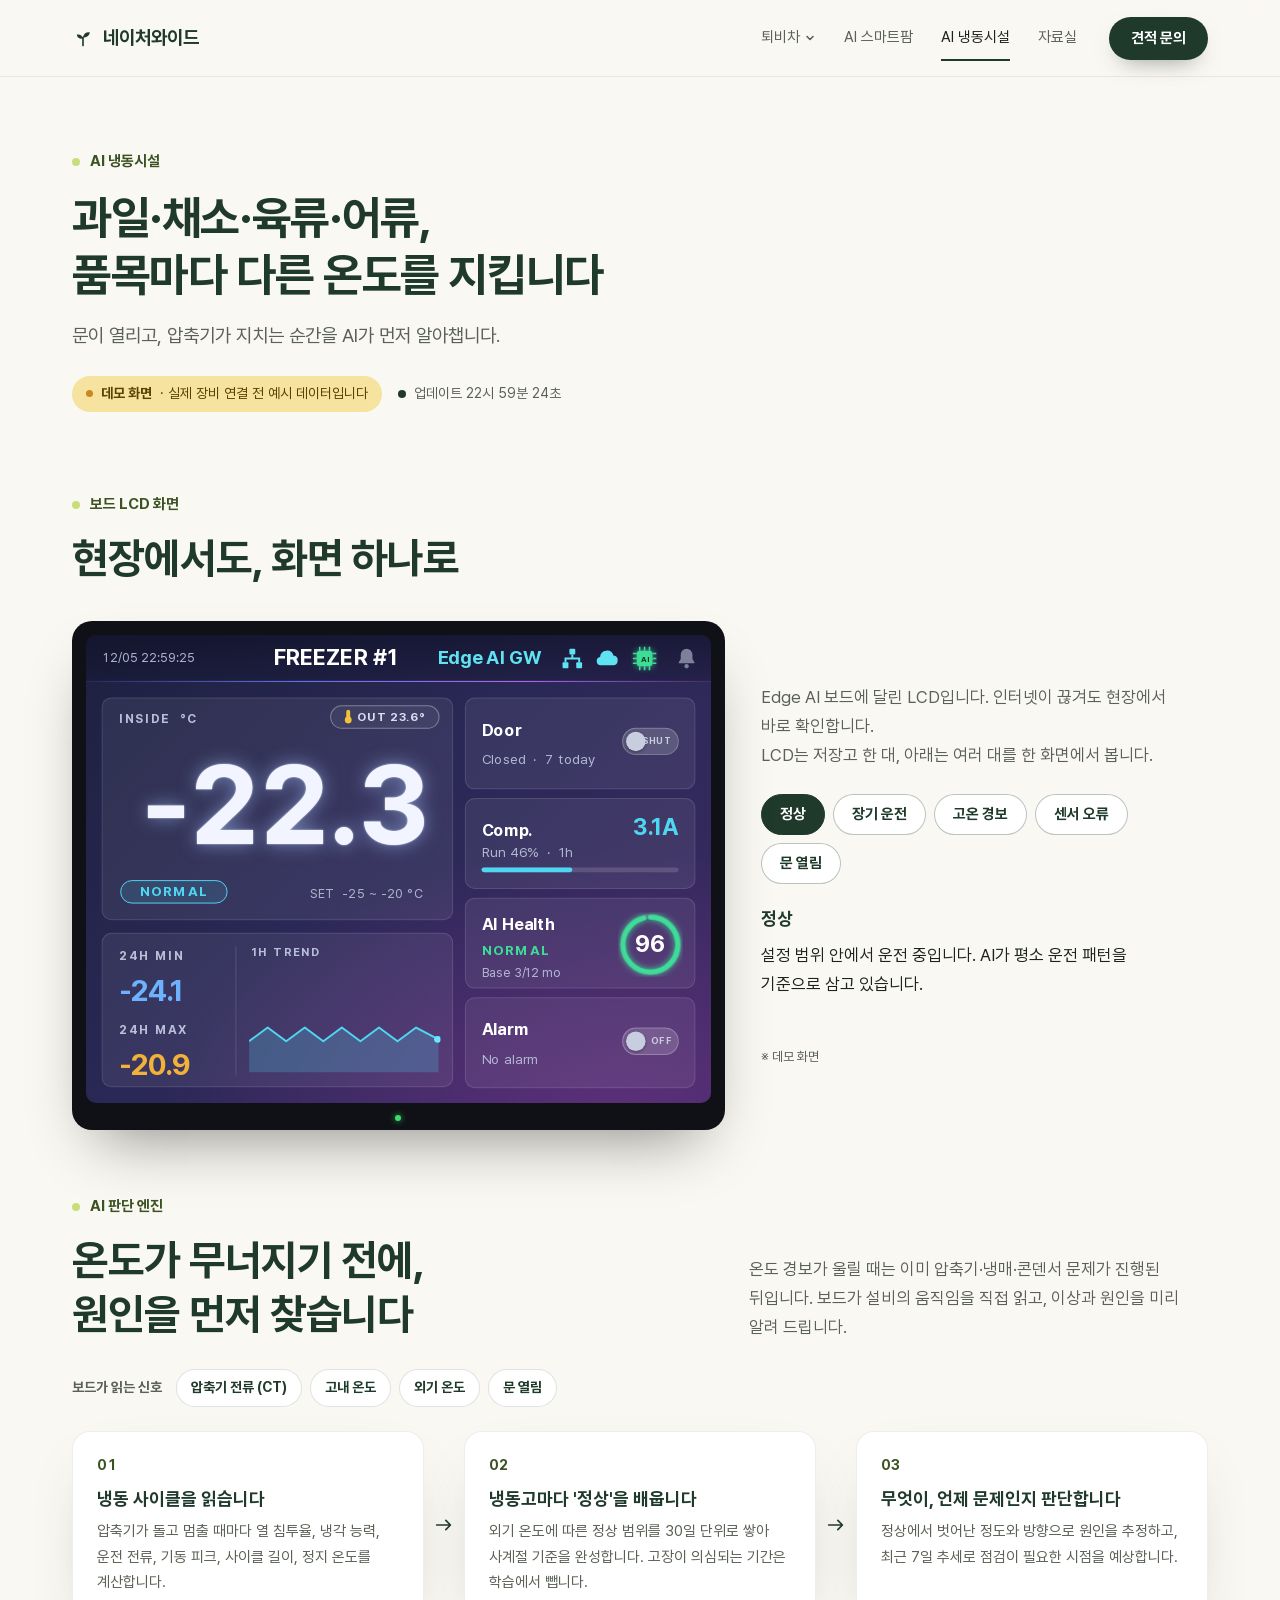
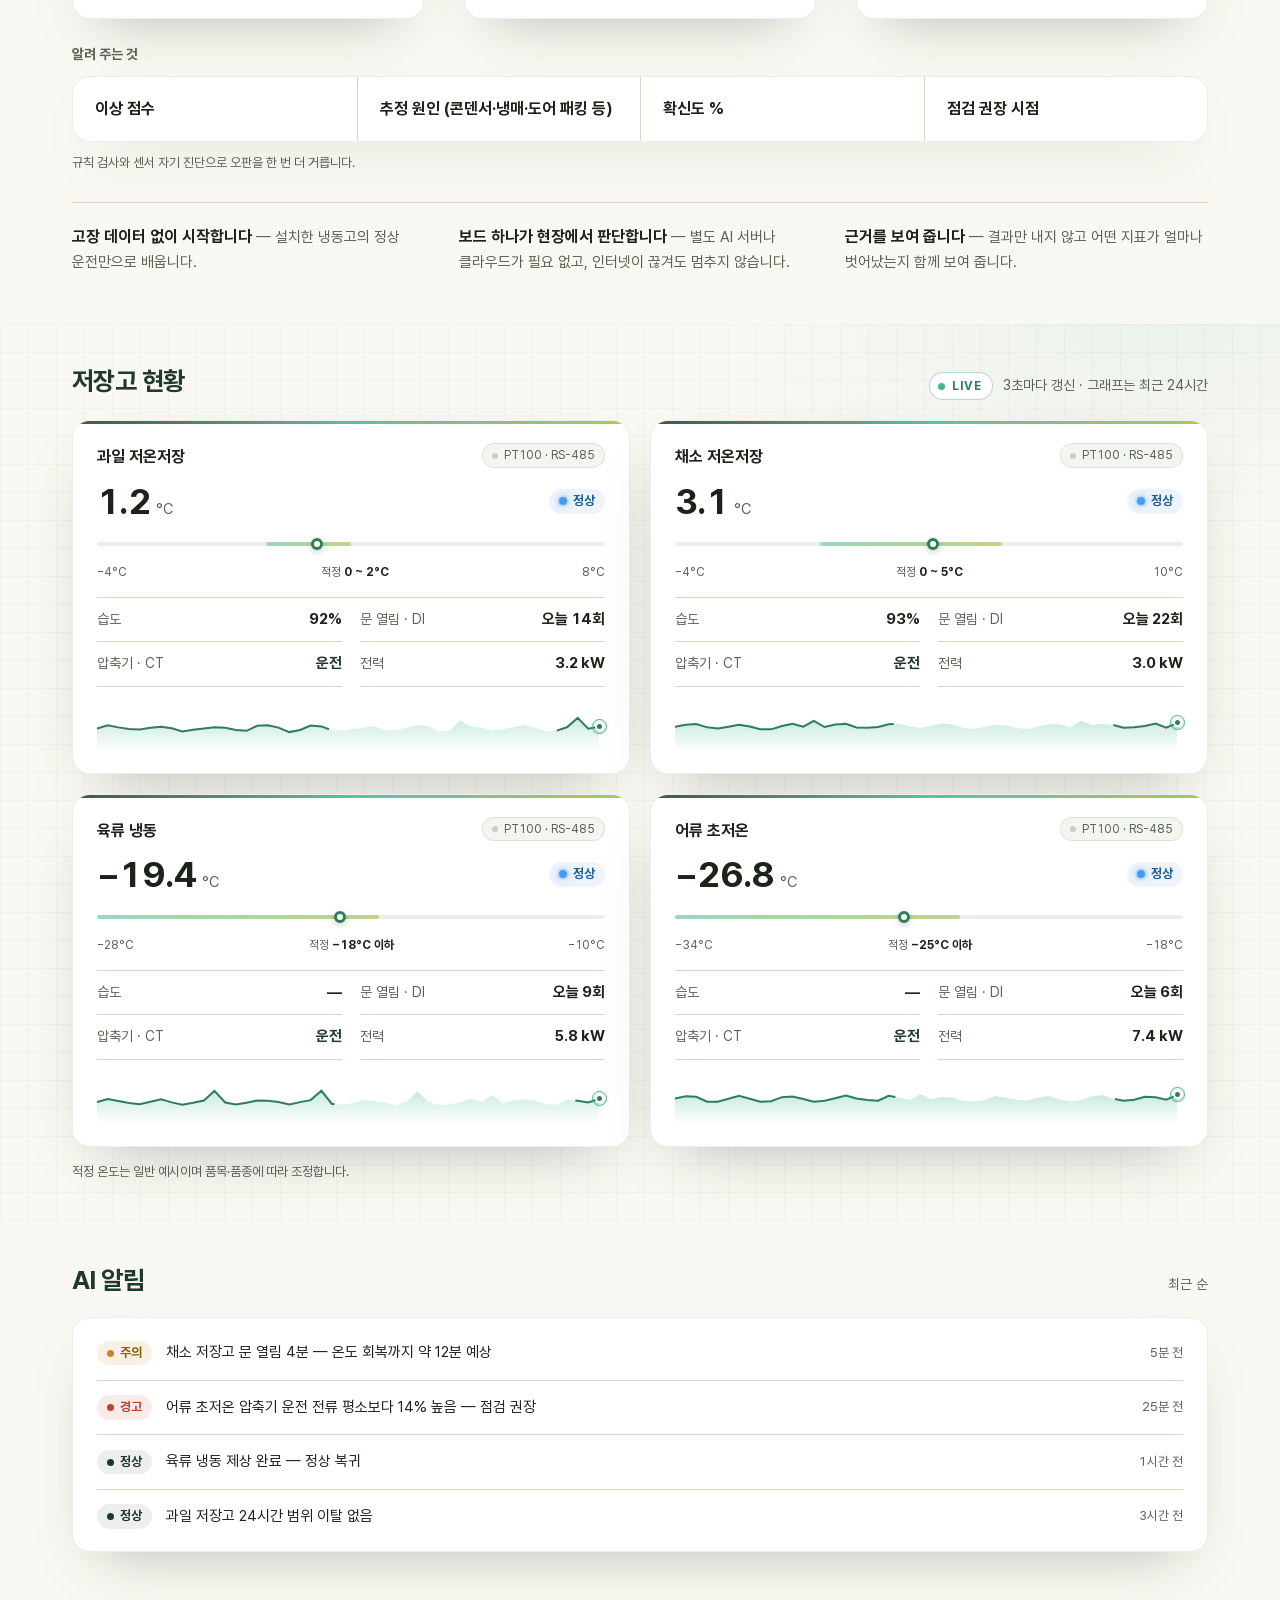
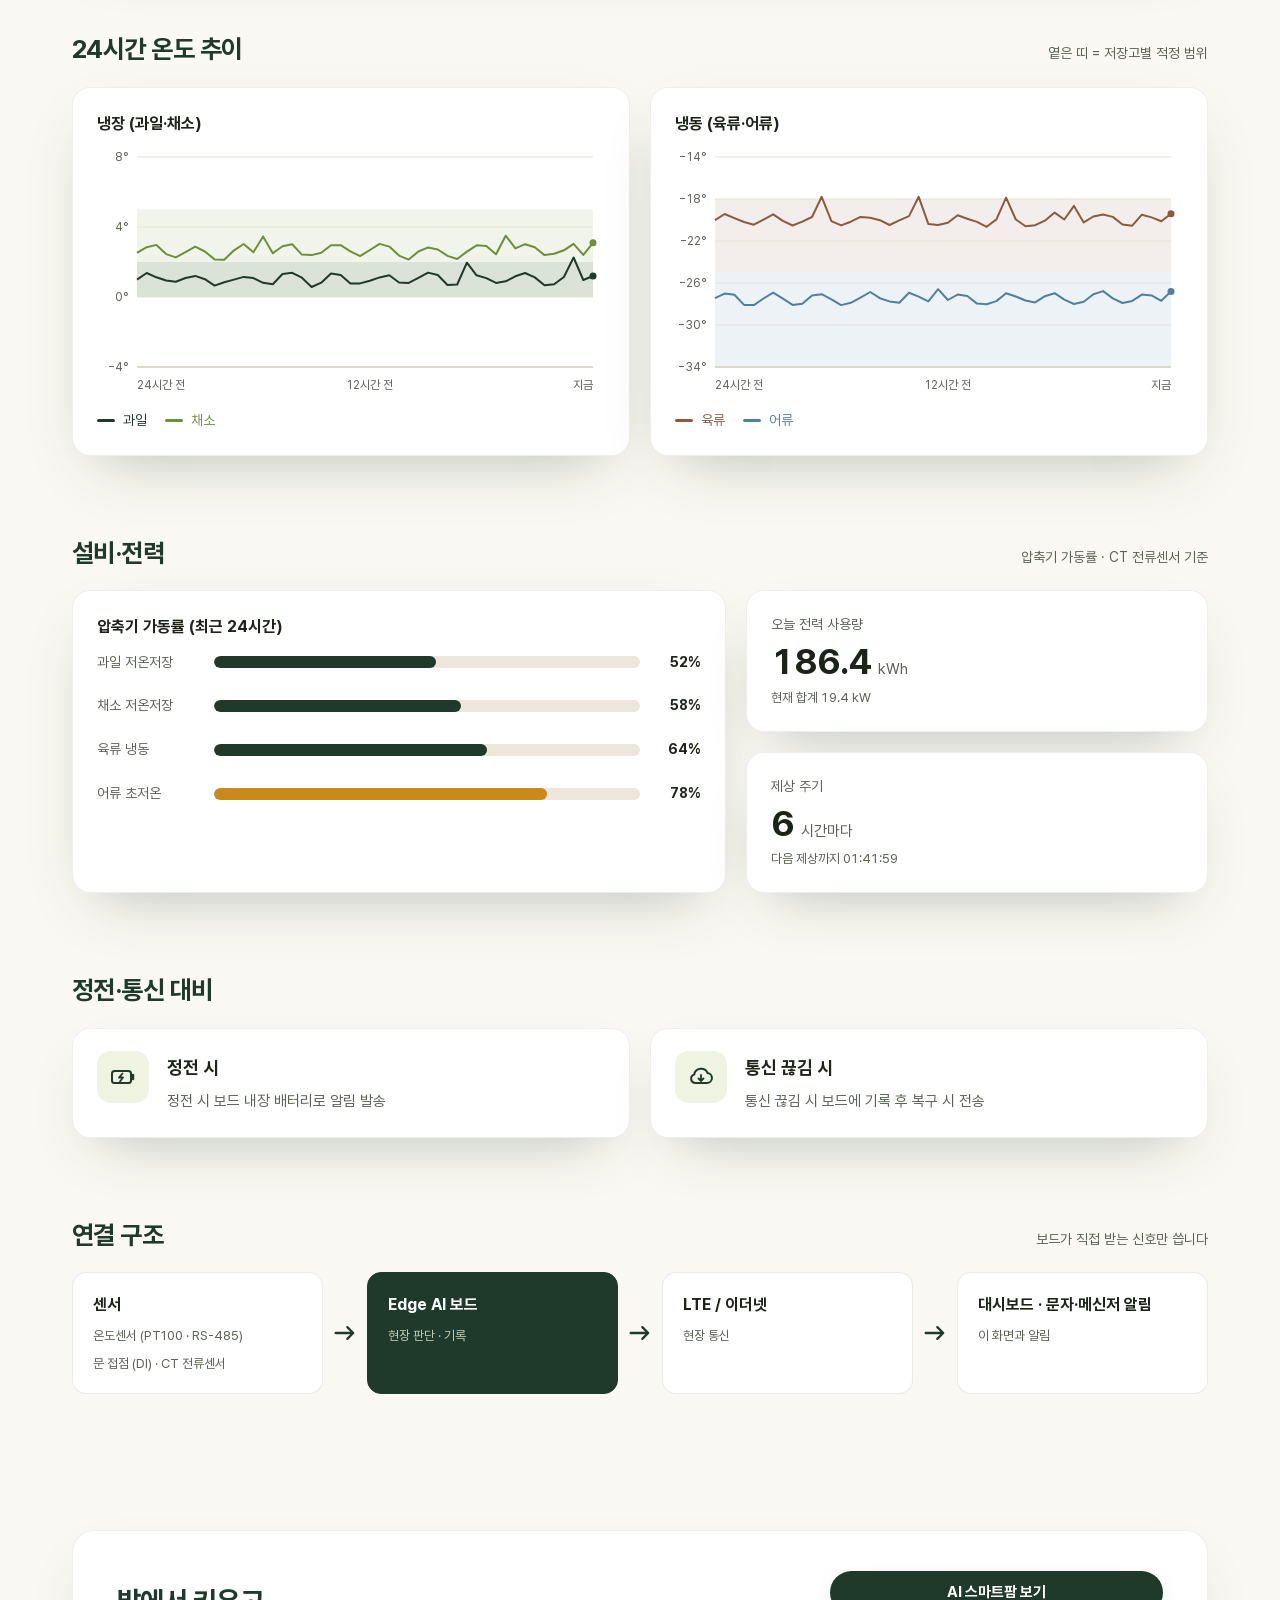
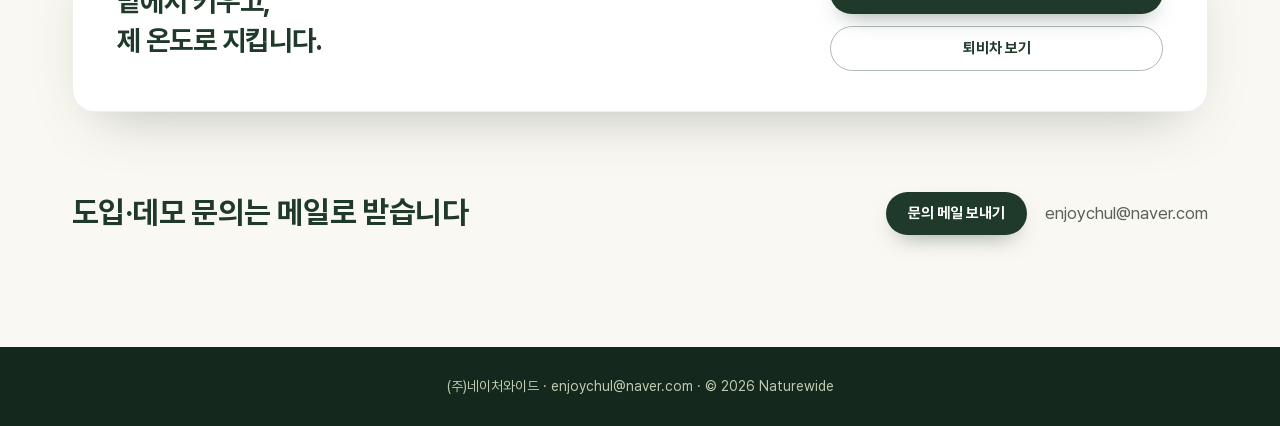
==== commit b6b87966: "v8: coldchain store section control-room style (dash-fx-cold) Co-Authored-By: Claude Opus 5.5 <norep" ====
--- a/coldchain/index.html
+++ b/coldchain/index.html
@@ -23,6 +23,7 @@
   <link rel="preload" href="../fonts/Pretendard-Bold.subset.woff2" as="font" type="font/woff2" crossorigin>
   <link rel="stylesheet" href="../css/style.css?v=20261125a">
   <link rel="stylesheet" href="../css/dash.css?v=20261125a">
+  <link rel="stylesheet" href="../css/dash-fx-cold.css?v=20261126a">
   <script>document.documentElement.classList.add('js')</script>
 </head>
 <body>
@@ -213,7 +214,7 @@
   </section>
 
   <!-- ① 저장고 4칸 -->
-  <section class="dsec" aria-labelledby="store-title">
+  <section class="dsec store-fx" aria-labelledby="store-title">
     <div class="c">
       <div class="dh"><h2 id="store-title">저장고 현황</h2><p>3초마다 갱신 · 그래프는 최근 24시간</p></div>
       <div class="g2d stores">
@@ -391,5 +392,6 @@
 
 <script src="../js/site.js?v=20261124c"></script>
 <script src="../js/dash-coldchain.js?v=20261124c"></script>
+<script src="../js/dash-fx-cold.js?v=20261126a"></script>
 </body>
 </html>
--- a/css/dash-fx-cold.css
+++ b/css/dash-fx-cold.css
@@ -0,0 +1,61 @@
+/* ===== 냉동시설 '저장고 현황' — 밝은 관제 스타일 (스마트팜 dash-fx와 같은 효과) ===== */
+.store-fx{--fx-line:rgba(31,58,43,.10);--fx-main:#2E7D5B;--fx-mint:#3FB68B;--fx-lime:#9BBF3A;--fx-amber:#C98A1B;--fx-red:#C2412D;
+  position:relative;
+  background:
+    linear-gradient(rgba(31,58,43,.035) 1px,transparent 1px) 0 0/100% 28px,
+    linear-gradient(90deg,rgba(31,58,43,.035) 1px,transparent 1px) 0 0/28px 100%,
+    radial-gradient(700px 300px at 90% 0%,rgba(63,182,139,.08),transparent 65%)}
+.store-fx .dh p{display:inline-flex;align-items:center;gap:10px}
+.store-fx .fx-live{display:inline-flex;align-items:center;gap:7px;font-size:12px;font-weight:700;letter-spacing:.08em;color:var(--fx-main);background:#fff;border:1px solid rgba(46,125,91,.3);border-radius:999px;padding:3px 10px 3px 8px}
+.store-fx .fx-live::before{content:"";width:7px;height:7px;border-radius:50%;background:var(--fx-mint);animation:fxping 1.8s ease-out infinite}
+
+/* 카드 */
+.store-fx .panel.store{position:relative;overflow:hidden;transition:box-shadow .35s,transform .35s var(--ease),border-color .3s}
+.store-fx .panel.store::before{content:"";position:absolute;left:0;right:0;top:0;height:3px;background:linear-gradient(90deg,var(--forest),var(--fx-mint),var(--fx-lime));opacity:.85}
+.store-fx .panel.store:hover{transform:translateY(-3px);border-color:rgba(46,125,91,.28);box-shadow:0 28px 60px -30px rgba(31,58,43,.45)}
+.store-fx .sig{display:inline-flex;align-items:center;gap:6px;font-variant-numeric:tabular-nums;background:#F3F6EE;border:1px solid var(--fx-line)}
+.store-fx .sig::before{content:"";width:6px;height:6px;border-radius:50%;background:#C9CFC4;transition:background .15s,box-shadow .15s}
+.store-fx .store.rx .sig::before{background:var(--fx-mint);box-shadow:0 0 0 3px rgba(63,182,139,.25)}
+.store-fx .m-val b{transition:color .5s}
+.store-fx .store.flash .m-val b{color:var(--fx-main)}
+
+/* 정상 램프: 옅은 파란 불 */
+.store-fx .st.s0{color:#1F5C99;background:rgba(56,132,230,.09)}
+.store-fx .st.s0::before{width:8px;height:8px;background:#4A9BF0;box-shadow:0 0 0 2px rgba(74,155,240,.18),0 0 8px rgba(74,155,240,.55)}
+@media (prefers-reduced-motion:no-preference){.store-fx .st.s0::before{animation:fxlamp 2.6s ease-in-out infinite}}
+@keyframes fxlamp{0%,100%{box-shadow:0 0 0 2px rgba(74,155,240,.18),0 0 6px rgba(74,155,240,.45)}50%{box-shadow:0 0 0 3px rgba(74,155,240,.22),0 0 12px rgba(74,155,240,.75)}}
+.store-fx .st.s1::before,.store-fx .st.s2::before{animation:fxblink 1s steps(2,start) infinite}
+
+/* 기존 적정 범위 바를 스마트팜과 같은 모양으로 */
+.store-fx .rng{height:4px;margin:10px 0 6px;background:#ECEEE7;border-radius:4px}
+.store-fx .rng-ok{background:linear-gradient(90deg,rgba(63,182,139,.45),rgba(155,191,58,.55));border-radius:4px}
+.store-fx .rng-dot{width:12px;height:12px;margin:-6px 0 0 -6px;background:#fff;border:3px solid var(--fx-main);box-shadow:0 2px 6px rgba(31,58,43,.25);transition:left .8s var(--ease),border-color .3s}
+.store-fx .rng-dot.s1{background:#fff;border-color:var(--fx-amber)}
+.store-fx .rng-dot.s2{background:#fff;border-color:var(--fx-red)}
+
+/* 스파크라인 */
+.store-fx .fx-spark{position:relative;margin-top:2px;padding-right:6px}
+.store-fx .spark{display:block;height:52px;margin:0}
+.store-fx .spark path.l{stroke:var(--fx-main);stroke-width:2}
+.store-fx .spark path.a{stroke:none}
+.store-fx .fx-dot{position:absolute;width:9px;height:9px;margin:-4.5px 0 0 -4.5px;border-radius:50%;background:var(--fx-main);border:2px solid #fff;box-shadow:0 1px 4px rgba(31,58,43,.3);transition:top .6s var(--ease)}
+.store-fx .fx-dot::after{content:"";position:absolute;inset:-5px;border-radius:50%;border:1.5px solid var(--fx-mint);animation:fxring 2s ease-out infinite}
+
+@keyframes fxping{0%{box-shadow:0 0 0 0 rgba(63,182,139,.55)}100%{box-shadow:0 0 0 8px rgba(63,182,139,0)}}
+@keyframes fxring{0%{transform:scale(.6);opacity:1}100%{transform:scale(2);opacity:0}}
+@keyframes fxblink{to{visibility:hidden}}
+@keyframes fxdraw{from{stroke-dashoffset:var(--len)}to{stroke-dashoffset:0}}
+@keyframes fxup{from{opacity:0;transform:translateY(16px)}to{opacity:1;transform:none}}
+
+@media (prefers-reduced-motion:no-preference){
+  .store-fx.fx-pre .panel.store{opacity:0}
+  .store-fx.fx-in .panel.store{animation:fxup .7s var(--ease) both}
+  .store-fx.fx-in .panel.store:nth-child(2){animation-delay:.08s}
+  .store-fx.fx-in .panel.store:nth-child(3){animation-delay:.16s}
+  .store-fx.fx-in .panel.store:nth-child(4){animation-delay:.24s}
+  .store-fx.fx-in .spark path.l{stroke-dasharray:var(--len);animation:fxdraw 1.6s var(--ease) .3s both}
+}
+@media (prefers-reduced-motion:reduce){
+  .store-fx .fx-live::before,.store-fx .fx-dot::after,.store-fx .st::before{animation:none}
+  .store-fx .rng-dot,.store-fx .fx-dot{transition:none}
+}
